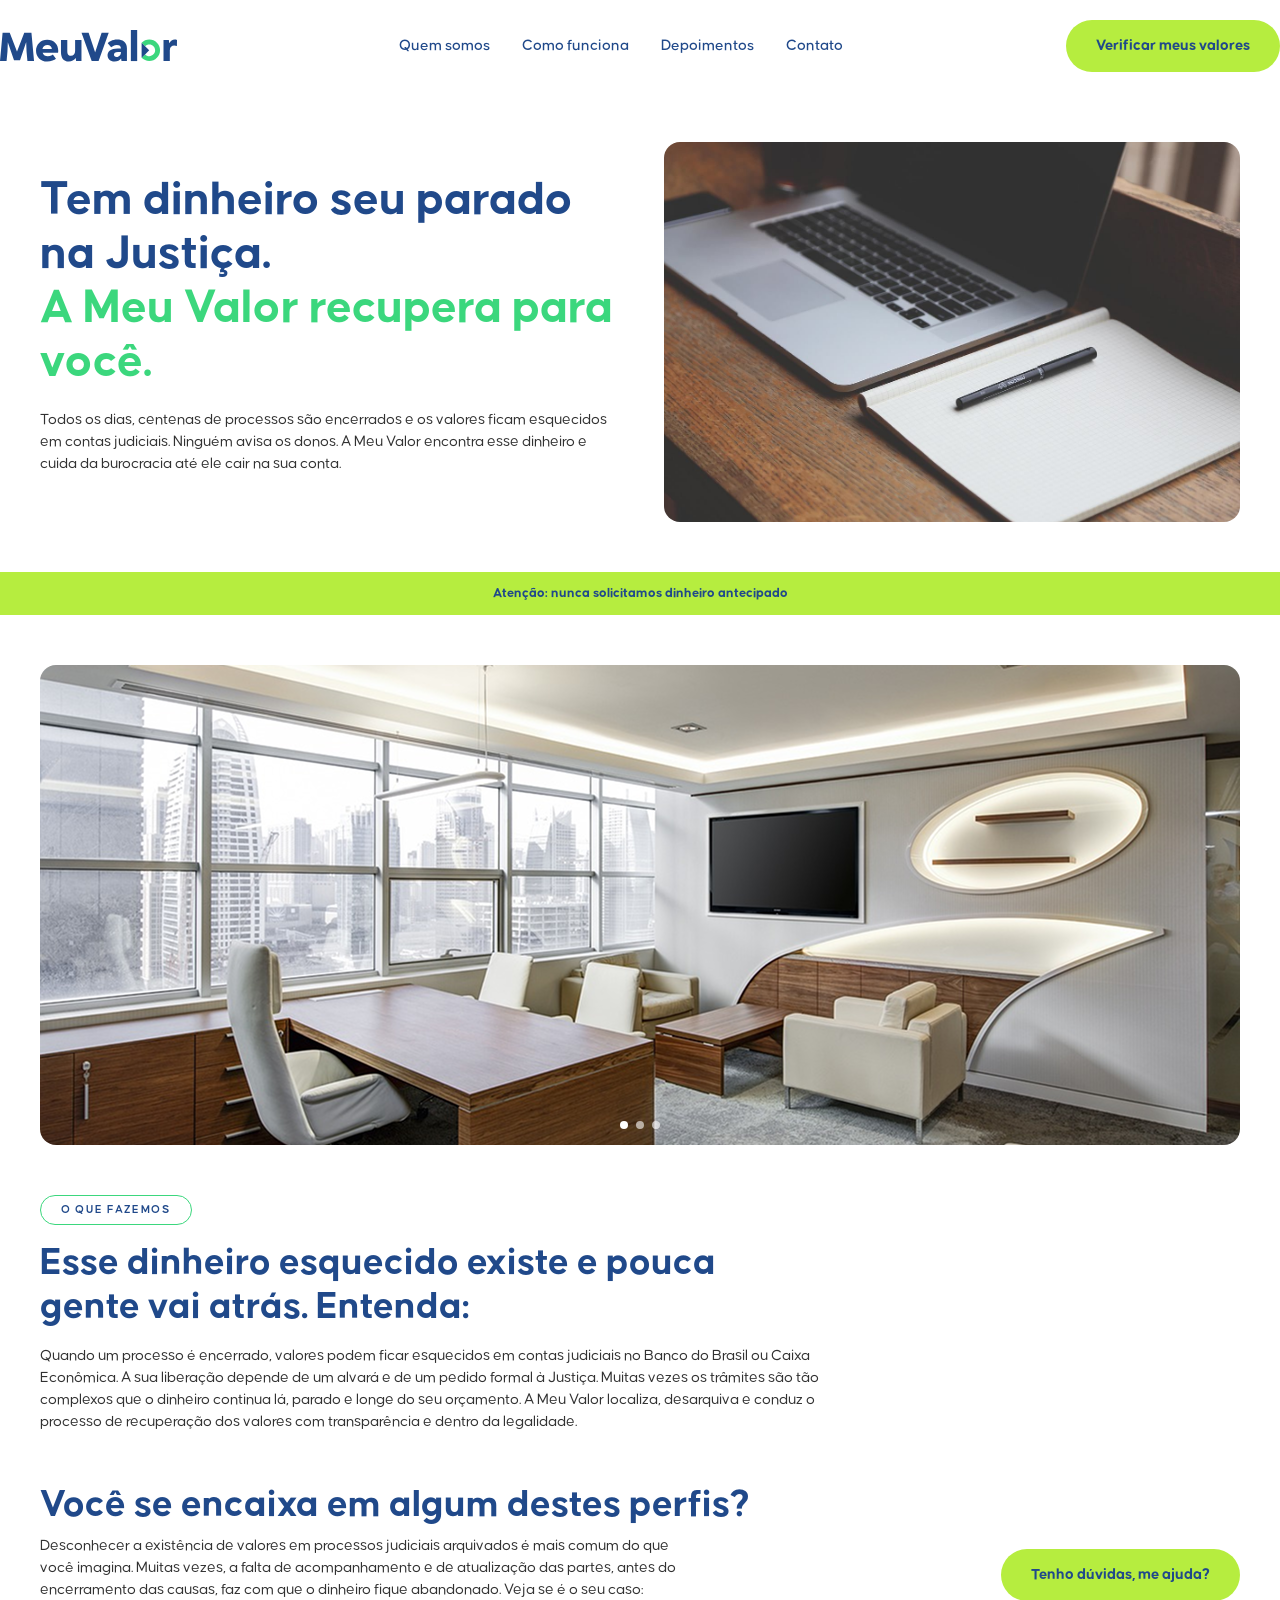
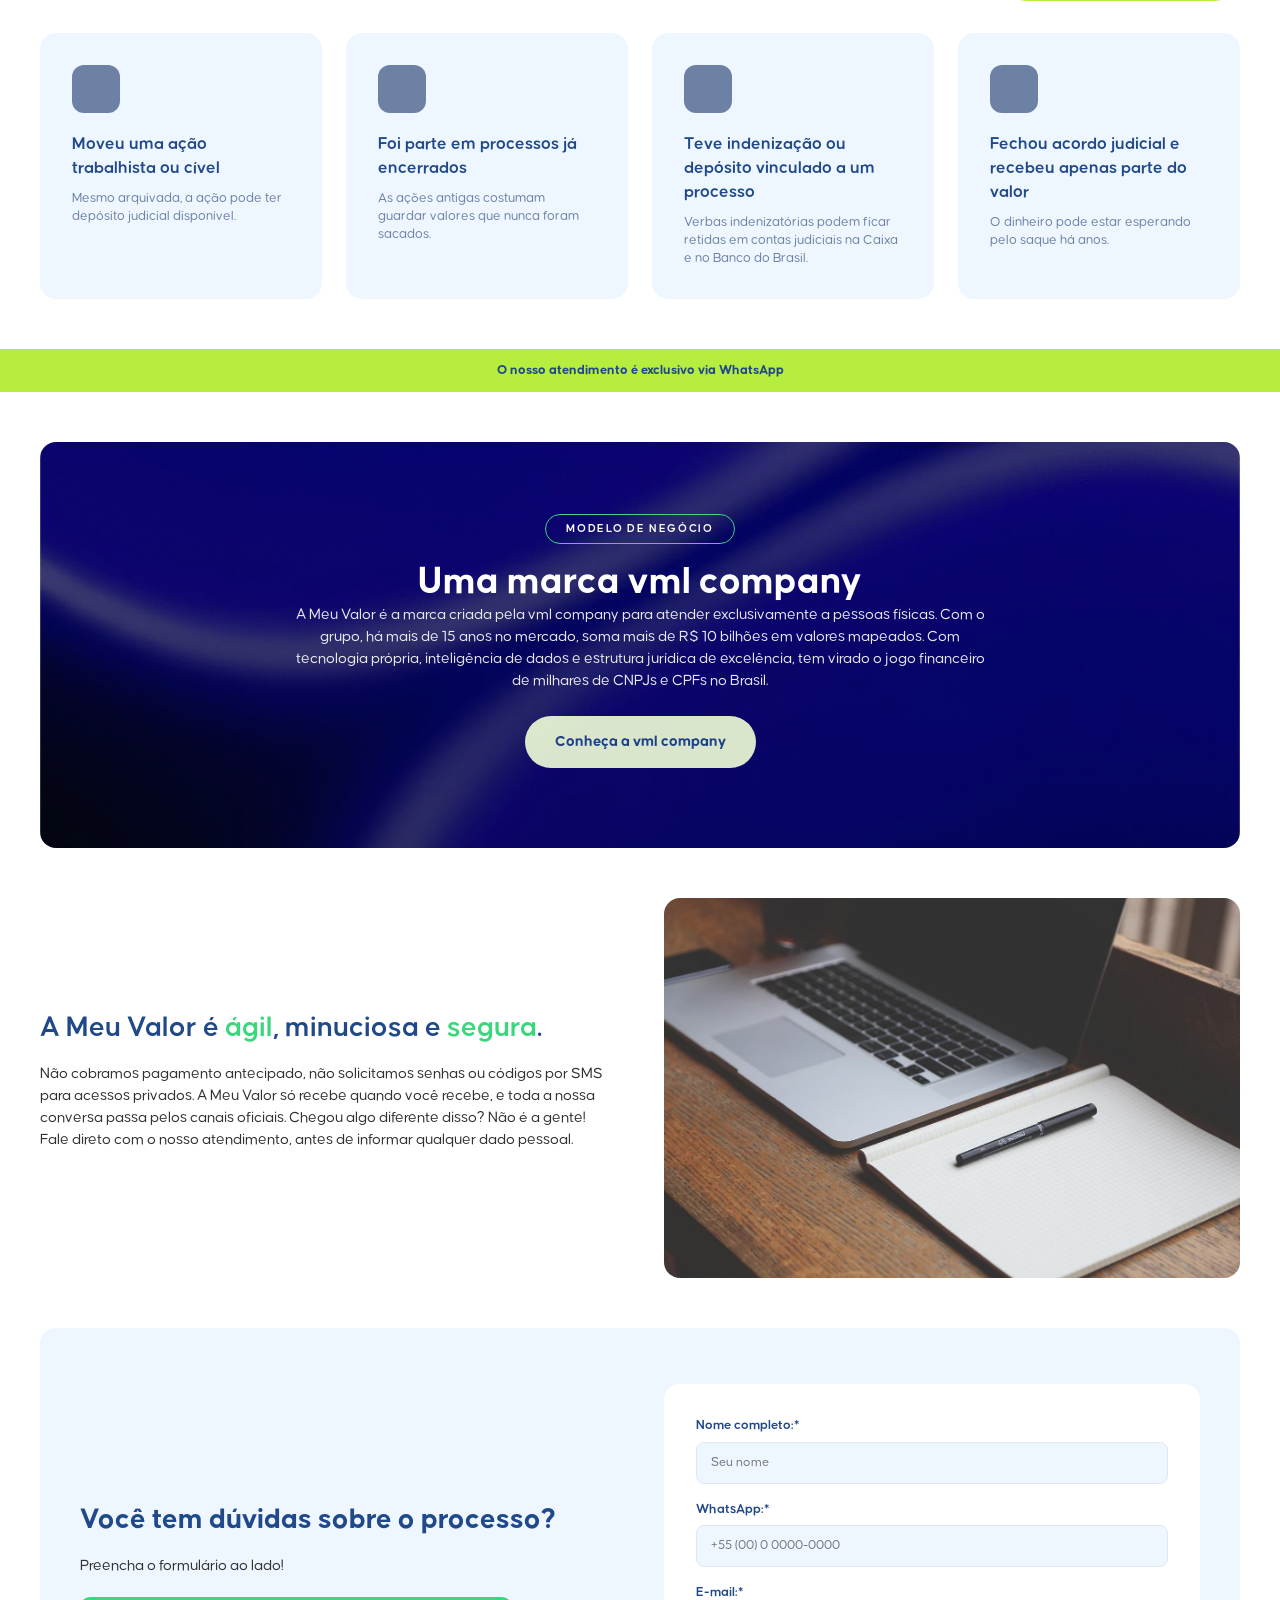
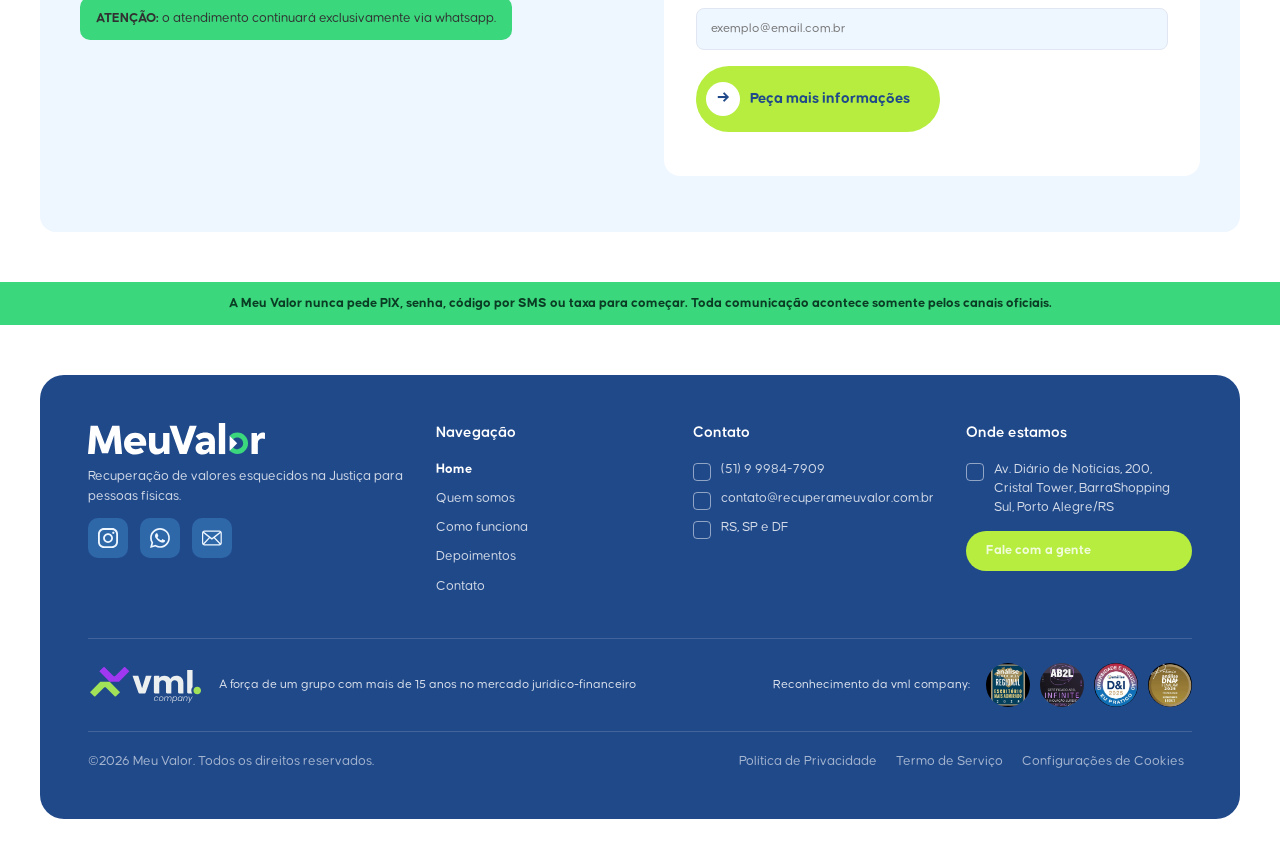
==== index.html @ 199feb1d "Footer em card arredondado com respiro de 40px, alinhamento global das bordas e banners rotativos (3" ====
<!DOCTYPE html>
<html lang="pt-BR">
<head>
  <meta charset="UTF-8" />
  <meta name="viewport" content="width=device-width, initial-scale=1.0" />

  <!-- ===================== SEO ===================== -->
  <title>Meu Valor | Recupere o dinheiro esquecido na Justiça.</title>
  <meta name="description" content="Você pode ter valores em processos antigos. A Meu Valor localiza e recupera esse dinheiro, 100% legal e com pagamento no êxito." />
  <meta name="keywords" content="meu valor, dinheiro esquecido, valores a receber, recuperar dinheiro esquecido, depósito judicial, depósito judicial no banco do brasil, processos arquivados, verbas indenizatórias, vml company" />
  <meta name="robots" content="index, follow" />
  <link rel="canonical" href="https://www.recuperameuvalor.com.br/" />

  <!-- Open Graph / redes sociais -->
  <meta property="og:type" content="website" />
  <meta property="og:site_name" content="Meu Valor" />
  <meta property="og:locale" content="pt_BR" />
  <meta property="og:title" content="Meu Valor | Recupere o dinheiro esquecido na Justiça." />
  <meta property="og:description" content="Você pode ter valores em processos antigos. A Meu Valor localiza e recupera esse dinheiro, 100% legal e com pagamento no êxito." />
  <meta property="og:url" content="https://www.recuperameuvalor.com.br/" />
  <meta property="og:image" content="https://www.recuperameuvalor.com.br/assets/img/banner-01-laptop.jpg" />
  <meta name="twitter:card" content="summary_large_image" />
  <meta name="twitter:title" content="Meu Valor | Recupere o dinheiro esquecido na Justiça." />
  <meta name="twitter:description" content="Você pode ter valores em processos antigos. A Meu Valor localiza e recupera esse dinheiro, 100% legal e com pagamento no êxito." />
  <meta name="twitter:image" content="https://www.recuperameuvalor.com.br/assets/img/banner-01-laptop.jpg" />

  <link rel="icon" href="assets/img/favicon.svg" type="image/svg+xml" />
  <link rel="stylesheet" href="css/style.css" />

  <!-- Dados estruturados: Organização -->
  <script type="application/ld+json">
  {
    "@context": "https://schema.org",
    "@type": "Organization",
    "name": "Meu Valor",
    "url": "https://www.recuperameuvalor.com.br/",
    "logo": "https://www.recuperameuvalor.com.br/assets/img/logo-meuvalor.svg",
    "description": "Recuperação de valores esquecidos na Justiça para pessoas físicas.",
    "parentOrganization": { "@type": "Organization", "name": "vml company", "url": "https://www.vmlcomp.com.br" },
    "address": { "@type": "PostalAddress", "streetAddress": "Av. Diário de Notícias, 200, Cristal Tower, BarraShopping Sul", "addressLocality": "Porto Alegre", "addressRegion": "RS", "addressCountry": "BR" },
    "email": "contato@recuperameuvalor.com.br",
    "telephone": "+55-51-99984-7909"
  }
  </script>
</head>
<body>

  <div data-include="components/header.html"></div>

  <main>
    <!-- ===================== HERO (texto + imagem à direita) ===================== -->
    <section class="container hero">
      <div>
        <h1>
          Tem dinheiro seu parado na Justiça.<br />
          <span class="hl">A Meu Valor recupera para você.</span>
        </h1>
        <p style="margin-top: 16px;">
          Todos os dias, centenas de processos são encerrados e os valores ficam esquecidos em contas
          judiciais. Ninguém avisa os donos. A Meu Valor encontra esse dinheiro e cuida da burocracia até
          ele cair na sua conta.
        </p>
      </div>
      <img src="assets/img/banner-01-laptop.jpg" alt="Mesa de trabalho com notebook e caderno" />
    </section>

    <!-- ===================== FAIXA VERDE ===================== -->
    <div class="alert-bar">Atenção: nunca solicitamos dinheiro antecipado</div>

    <!-- ===================== BANNERS ROTATIVOS ===================== -->
    <div class="container">
      <section class="banner-carousel" data-autoplay="6000" aria-label="Destaques">
        <div class="banner-track">
          <div class="banner-slide"><img src="assets/img/banner-slide-1.png" alt="Escritório da Meu Valor" /></div>
          <div class="banner-slide"><img src="assets/img/banner-slide-2.png" alt="Sala de reunião da Meu Valor" /></div>
          <div class="banner-slide"><img src="assets/img/banner-slide-3.png" alt="Equipe da Meu Valor em reunião de trabalho" /></div>
        </div>
        <div class="banner-dots"></div>
      </section>
    </div>

    <!-- ===================== O QUE FAZEMOS ===================== -->
    <section class="container">
      <div class="eyebrow">O QUE FAZEMOS</div>
      <h2 style="max-width: 720px;">Esse dinheiro esquecido existe e pouca gente vai atrás. Entenda:</h2>
      <p style="max-width: 820px; margin-top: 16px;">
        Quando um processo é encerrado, valores podem ficar esquecidos em contas judiciais no Banco do
        Brasil ou Caixa Econômica. A sua liberação depende de um alvará e de um pedido formal à Justiça.
        Muitas vezes os trâmites são tão complexos que o dinheiro continua lá, parado e longe do seu
        orçamento. A Meu Valor localiza, desarquiva e conduz o processo de recuperação dos valores com
        transparência e dentro da legalidade.
      </p>
    </section>

    <!-- ===================== PERFIS (4 CARDS) ===================== -->
    <section class="container">
      <div style="display: flex; justify-content: space-between; align-items: flex-end; flex-wrap: wrap; gap: 16px;">
        <div>
          <h2>Você se encaixa em algum destes perfis?</h2>
          <p style="max-width: 640px; margin-top: 8px;">
            Desconhecer a existência de valores em processos judiciais arquivados é mais comum do que você
            imagina. Muitas vezes, a falta de acompanhamento e de atualização das partes, antes do
            encerramento das causas, faz com que o dinheiro fique abandonado. Veja se é o seu caso:
          </p>
        </div>
        <a href="contato.html" class="btn btn--lime">Tenho dúvidas, me ajuda?</a>
      </div>

      <div class="card-grid cols-4">
        <div class="card">
          <div class="card-icon"></div>
          <h3>Moveu uma ação trabalhista ou cível</h3>
          <p>Mesmo arquivada, a ação pode ter depósito judicial disponível.</p>
        </div>
        <div class="card">
          <div class="card-icon"></div>
          <h3>Foi parte em processos já encerrados</h3>
          <p>As ações antigas costumam guardar valores que nunca foram sacados.</p>
        </div>
        <div class="card">
          <div class="card-icon"></div>
          <h3>Teve indenização ou depósito vinculado a um processo</h3>
          <p>Verbas indenizatórias podem ficar retidas em contas judiciais na Caixa e no Banco do Brasil.</p>
        </div>
        <div class="card">
          <div class="card-icon"></div>
          <h3>Fechou acordo judicial e recebeu apenas parte do valor</h3>
          <p>O dinheiro pode estar esperando pelo saque há anos.</p>
        </div>
      </div>
    </section>

    <div class="alert-bar">O nosso atendimento é exclusivo via WhatsApp</div>

    <!-- ===================== AUTORIDADE / VML ===================== -->
    <section class="container">
      <div class="section-deep">
        <div class="eyebrow">MODELO DE NEGÓCIO</div>
        <h2>Uma marca vml company</h2>
        <p>
          A Meu Valor é a marca criada pela vml company para atender exclusivamente a pessoas físicas. Com
          o grupo, há mais de 15 anos no mercado, soma mais de R$ 10 bilhões em valores mapeados. Com
          tecnologia própria, inteligência de dados e estrutura jurídica de excelência, tem virado o jogo
          financeiro de milhares de CNPJs e CPFs no Brasil.
        </p>
        <p style="margin-top: 24px;">
          <a href="https://www.vmlcomp.com.br" target="_blank" rel="noopener" class="btn btn--pale">Conheça a vml company</a>
        </p>
      </div>
    </section>

    <!-- ===================== SEGURANÇA / ANTIFRAUDE ===================== -->
    <section class="container hero">
      <div>
        <h3 style="margin-bottom: 16px;">
          A Meu Valor é <span class="hl">ágil</span>, minuciosa e <span class="hl">segura</span>.
        </h3>
        <p>
          Não cobramos pagamento antecipado, não solicitamos senhas ou códigos por SMS para acessos
          privados. A Meu Valor só recebe quando você recebe, e toda a nossa conversa passa pelos canais
          oficiais. Chegou algo diferente disso? Não é a gente! Fale direto com o nosso atendimento, antes
          de informar qualquer dado pessoal.
        </p>
      </div>
      <img src="assets/img/banner-01-laptop.jpg" alt="Mesa de trabalho com notebook e caderno" />
    </section>

    <!-- ===================== FORMULÁRIO ===================== -->
    <section class="container">
      <div class="contact-form-section">
        <div class="contact-form-inner">
          <div class="contact-form-copy">
            <h2>Você tem dúvidas sobre o processo?</h2>
            <p>Preencha o formulário ao lado!</p>
            <p class="form-notice"><strong>ATENÇÃO:</strong> o atendimento continuará exclusivamente via whatsapp.</p>
          </div>
          <div data-include="components/form.html"></div>
        </div>
      </div>
    </section>
  </main>

  <div class="alert-bar mint">
    A Meu Valor nunca pede PIX, senha, código por SMS ou taxa para começar. Toda comunicação acontece
    somente pelos canais oficiais.
  </div>

  <div data-include="components/footer.html"></div>

  <script src="js/include.js"></script>
  <script src="js/nav.js"></script>
  <script src="js/banner.js"></script>
  <script src="js/form.js"></script>
</body>
</html>
---- css/style.css ----
/* ==========================================================================
   Meu Valor — CSS base
   ---------------------------------------------------------------------------
   ★ FONTE ÚNICA DE VERDADE: edite cores e tipografia no bloco :root abaixo.
     Mudou o tom de azul aqui? Muda no site inteiro (todas as páginas).
   Paleta oficial (SVGs "Cores principais" e "Cores de apoio").
   Tipografia: Causten, escala oficial do Figma (tamanho / entrelinha).
   Layout de referência: 1280px, fluido para telas maiores e menores.
   ========================================================================== */

/* ---- Fonte Causten -------------------------------------------------------- */
@font-face { font-family:"Causten"; src:url("../assets/fonts/Causten-Regular.otf") format("opentype");   font-weight:400; font-style:normal; font-display:swap; }
@font-face { font-family:"Causten"; src:url("../assets/fonts/Causten-Medium.otf") format("opentype");    font-weight:500; font-style:normal; font-display:swap; }
@font-face { font-family:"Causten"; src:url("../assets/fonts/Causten-SemiBold.otf") format("opentype");  font-weight:600; font-style:normal; font-display:swap; }
@font-face { font-family:"Causten"; src:url("../assets/fonts/Causten-Bold.otf") format("opentype");      font-weight:700; font-style:normal; font-display:swap; }
@font-face { font-family:"Causten"; src:url("../assets/fonts/Causten-ExtraBold.otf") format("opentype"); font-weight:800; font-style:normal; font-display:swap; }
@font-face { font-family:"Causten"; src:url("../assets/fonts/Causten-Black.otf") format("opentype");     font-weight:900; font-style:normal; font-display:swap; }

:root {
  /* ---- CORES — paleta crua (mude o hex e reflete no site todo) ---- */
  --c-navy:        #20498A;  /* principal (logo, títulos, footer) */
  --c-navy-deep:   #16386F;  /* seções escuras */
  --c-blue:        #2E68A9;  /* azul médio de apoio */
  --c-blue-muted:  #6C81A4;  /* azul acinzentado de apoio */
  --c-lime:        #B6ED3F;  /* verde-limão — CTA */
  --c-green:       #3BD77D;  /* verde — faixa de segurança / marca */
  --c-green-light: #89EA83;
  --c-green-pale:  #F0FFD8;
  --c-blue-bg:     #EEF6FF;  /* fundo azul-claro (cards / form) */
  --c-off-white:   #F7F9FC;
  --c-gray-100:    #EBEBEB;
  --c-gray-400:    #9C9C9C;
  --c-ink:         #222222;
  --c-white:       #FFFFFF;

  /* ---- CORES semânticas (usadas nos componentes) ---- */
  --color-navy:        var(--c-navy);
  --color-navy-deep:   var(--c-navy-deep);
  --color-footer-navy: var(--c-navy);
  --color-lime:        var(--c-lime);
  --color-mint:        var(--c-green);
  --color-bg-light:    var(--c-blue-bg);
  --color-text:        #313131;
  --color-muted:       var(--c-blue-muted);
  --color-bg:          var(--c-white);
  --color-border:      #e1e7f2;

  /* ---- TIPOGRAFIA — Causten + escala oficial (size / line-height) ---- */
  --font-heading: "Causten", "Poppins", "Segoe UI", system-ui, sans-serif;
  --font-body:    "Causten", "Poppins", "Segoe UI", system-ui, sans-serif;

  --fw-regular:400; --fw-medium:500; --fw-semibold:600; --fw-bold:700; --fw-extra:800; --fw-black:900;

  /* tamanhos (px do Figma → rem) e entrelinhas */
  --fs-hero: 3.75rem;  --lh-hero: 1.083;  /* 60 / 65 */
  --fs-h1:   3.125rem; --lh-h1:   1.08;   /* 50 / 54 */
  --fs-h2:   2.5rem;   --lh-h2:   1.10;   /* 40 / 44 */
  --fs-h3:   1.875rem; --lh-h3:   1.267;  /* 30 / 38 */
  --fs-h4:   1.375rem; --lh-h4:   1.364;  /* 22 / 30 */
  --fs-body: 1.125rem; --lh-body: 1.333;  /* 18 / 24 */
  --fs-base: 1rem;     --lh-base: 1.375;  /* 16 / 22 */
  --fs-sm:   0.875rem; --lh-sm:   1.286;  /* 14 / 18 */
  --fs-overline: 0.75rem; --lh-overline: 1.333; /* 12 / 16 */
  --fs-btn:  1rem;     --lh-btn:  1.25;   /* 16 / 20 */

  --container-width: 1280px;
  --radius: 16px;

  /* Espaçamento vertical entre seções (autolayout do Figma = 50) */
  --section-gap: 50px;
}

* {
  box-sizing: border-box;
  margin: 0;
  padding: 0;
}

body {
  font-family: var(--font-body);
  font-size: var(--fs-base);
  line-height: var(--lh-base);
  color: var(--color-text);
  background: var(--color-bg);
  -webkit-font-smoothing: antialiased;
}

/* ---- Escala tipográfica: defaults dos elementos + classes utilitárias ----
   Títulos usam clamp() para escalar suave no mobile (máx. = tamanho do Figma). */
h1, h2, h3, h4 { font-family: var(--font-heading); color: var(--color-navy); font-weight: var(--fw-bold); }

.t-hero { font-size: clamp(2.5rem, 5.2vw, var(--fs-hero)); line-height: var(--lh-hero); font-weight: var(--fw-extra); }
h1, .t-h1 { font-size: clamp(2.25rem, 4.4vw, var(--fs-h1)); line-height: var(--lh-h1); font-weight: var(--fw-bold); }
h2, .t-h2 { font-size: clamp(1.85rem, 3.6vw, var(--fs-h2)); line-height: var(--lh-h2); font-weight: var(--fw-bold); }
h3, .t-h3 { font-size: clamp(1.5rem, 2.6vw, var(--fs-h3)); line-height: var(--lh-h3); font-weight: var(--fw-semibold); }
h4, .t-h4 { font-size: var(--fs-h4); line-height: var(--lh-h4); font-weight: var(--fw-semibold); }
.t-body { font-size: var(--fs-body); line-height: var(--lh-body); }
.t-base { font-size: var(--fs-base); line-height: var(--lh-base); }
.t-sm   { font-size: var(--fs-sm);   line-height: var(--lh-sm); }
.t-overline { font-size: var(--fs-overline); line-height: var(--lh-overline); letter-spacing: 0.14em; text-transform: uppercase; font-weight: var(--fw-semibold); }

/* Destaque de palavra dentro de um título (ex.: verde no meio da frase) */
.hl { color: var(--color-mint); }

.container {
  width: 100%;
  max-width: var(--container-width);
  margin: 0 auto;
  padding: 0 40px; /* respiro de 40px até as bordas */
}
@media (max-width: 768px) {
  .container { padding: 0 20px; }
}

img {
  max-width: 100%;
  display: block;
}

a {
  color: inherit;
}

/* Ritmo vertical: 50px de espaçamento entre todas as seções */
main {
  display: flex;
  flex-direction: column;
  gap: var(--section-gap);
  padding-block: var(--section-gap);
}
section { padding: 0; }

.eyebrow {
  display: inline-block;
  border: 1px solid var(--color-mint);
  color: var(--color-navy);
  border-radius: 999px;
  padding: 6px 20px;
  font-size: var(--fs-overline);
  line-height: var(--lh-overline);
  font-weight: var(--fw-semibold);
  letter-spacing: 0.14em;
  text-transform: uppercase;
  margin-bottom: 16px;
}

/* ==========================================================================
   Botões — 3 tipos + botão-flecha. Modelo pronto: troque só o texto no HTML.
   O padding se adapta ao tamanho do texto (inline-flex). Hover e click prontos.
   Uso: <a class="btn btn--lime">Texto</a> | btn--navy | btn--pale | + btn--arrow
   (.btn-lime e .btn-primary seguem funcionando como apelidos do tipo limão)
   ========================================================================== */
.btn, .btn-lime, .btn-primary {
  display: inline-flex;
  align-items: center;
  justify-content: center;
  gap: 10px;
  padding: 14px 28px;
  border: 2px solid transparent;
  border-radius: 999px;
  font-family: var(--font-heading);
  font-weight: var(--fw-bold);
  font-size: var(--fs-btn);
  line-height: var(--lh-btn);
  text-decoration: none;
  text-align: center;
  cursor: pointer;
  transition: background 0.15s ease, color 0.15s ease, border-color 0.15s ease,
              transform 0.1s ease, box-shadow 0.15s ease;
}
.btn:active, .btn-lime:active, .btn-primary:active { transform: translateY(1px); }

/* Tipo 1 — Limão (CTA principal) */
.btn--lime, .btn-lime, .btn-primary { background: var(--c-lime); color: var(--c-navy); }
.btn--lime:hover, .btn-lime:hover, .btn-primary:hover { background: #a6db2f; }
.btn--lime:active, .btn-lime:active, .btn-primary:active { background: #98cf20; box-shadow: inset 0 3px 8px rgba(0, 0, 0, 0.15); }

/* Tipo 2 — Navy */
.btn--navy { background: var(--c-navy); color: #fff; }
.btn--navy:hover { background: #1a3d75; }
.btn--navy:active { background: #16386f; box-shadow: inset 0 3px 8px rgba(0, 0, 0, 0.25); }

/* Tipo 3 — Verde-claro */
.btn--pale { background: var(--c-green-pale); color: var(--c-navy); }
.btn--pale:hover { background: #e6f8c8; }
.btn--pale:active { background: #d9f2ac; }

/* Botão-flecha — círculo branco com seta à esquerda */
.btn--arrow { padding-left: 8px; }
.btn--arrow::before {
  content: "→";
  flex: none;
  width: 34px;
  height: 34px;
  border-radius: 50%;
  background: #fff;
  color: var(--c-navy);
  display: inline-flex;
  align-items: center;
  justify-content: center;
  font-size: 1.1rem;
  line-height: 1;
}

/* ==========================================================================
   Tags
   ========================================================================== */
.tag {
  display: inline-block;
  padding: 8px 20px;
  border-radius: 999px;
  border: 2px solid var(--c-green);
  color: var(--c-green-700);
  background: transparent;
  font-weight: var(--fw-semibold);
  font-size: var(--fs-sm);
}
.tag--filled { background: var(--c-green); color: #fff; border-color: var(--c-green); }

/* ==========================================================================
   Setas de carrossel (default › hover › click)
   ========================================================================== */
.carousel-arrow {
  width: 44px;
  height: 44px;
  border-radius: 50%;
  border: 1px solid var(--color-border);
  background: #fff;
  color: var(--c-navy);
  font-size: 1.3rem;
  line-height: 1;
  display: inline-flex;
  align-items: center;
  justify-content: center;
  cursor: pointer;
  transition: background 0.15s ease, color 0.15s ease, border-color 0.15s ease;
}
.carousel-arrow:hover { background: var(--c-blue-muted); color: #fff; border-color: var(--c-blue-muted); }
.carousel-arrow:active { background: var(--c-navy); color: #fff; border-color: var(--c-navy); }

/* ==========================================================================
   Header
   ========================================================================== */

.site-header {
  position: sticky;
  top: 0;
  background: var(--color-bg);
  z-index: 100;
}

.header-inner {
  display: flex;
  align-items: center;
  justify-content: space-between;
  padding: 20px 0;
}

.logo {
  display: inline-flex;
  align-items: center;
  text-decoration: none;
}
.logo img { height: 32px; width: auto; display: block; }

.nav-list {
  display: flex;
  align-items: center;
  gap: 32px;
  list-style: none;
}

.nav-list a {
  text-decoration: none;
  color: var(--color-navy);
  font-weight: var(--fw-medium);
  font-size: var(--fs-base);
  transition: color 0.15s ease;
}
/* Menu (header) — comportamento simples: muda de cor, sem sublinhado/negrito */
.nav-list a:hover { color: var(--color-mint); }
.nav-list a.is-active { color: var(--color-mint); }

.nav-toggle {
  display: none;
  flex-direction: column;
  gap: 4px;
  background: none;
  border: none;
  cursor: pointer;
}

.nav-toggle span {
  width: 24px;
  height: 2px;
  background: var(--color-navy);
}

/* ==========================================================================
   Alert bars
   ========================================================================== */

.alert-bar {
  background: var(--color-lime);
  color: var(--color-navy);
  text-align: center;
  font-weight: 700;
  font-size: 14px;
  padding: 12px 24px;
}

.alert-bar.mint {
  background: var(--color-mint);
  color: #0a3d24;
}

/* ==========================================================================
   Banner / Carrossel
   ========================================================================== */

.banner-carousel {
  position: relative;
  overflow: hidden;
  border-radius: var(--radius);
}

.banner-track {
  display: flex;
  transition: transform 0.5s ease;
}

.banner-slide {
  min-width: 100%;
}

.banner-slide img {
  width: 100%;
  height: 480px;
  object-fit: cover;
}

.banner-prev,
.banner-next {
  position: absolute;
  top: 50%;
  transform: translateY(-50%);
  background: rgba(255, 255, 255, 0.85);
  border: none;
  width: 40px;
  height: 40px;
  border-radius: 50%;
  cursor: pointer;
  font-size: 18px;
}

.banner-prev { left: 16px; }
.banner-next { right: 16px; }

.banner-dots {
  position: absolute;
  bottom: 16px;
  left: 50%;
  transform: translateX(-50%);
  display: flex;
  gap: 8px;
}

.banner-dot {
  width: 8px;
  height: 8px;
  border-radius: 50%;
  border: none;
  background: rgba(255, 255, 255, 0.6);
  cursor: pointer;
}

.banner-dot.is-active {
  background: var(--color-bg);
}

/* ==========================================================================
   Hero
   ========================================================================== */

.hero {
  display: grid;
  grid-template-columns: 1fr 1fr;
  gap: 48px;
  align-items: center;
}

.hero h1 {
  margin-bottom: 20px;
}

.hero p {
  color: var(--color-text);
  margin-bottom: 16px;
}

.hero .highlight {
  font-style: italic;
  font-weight: 600;
  color: var(--color-navy);
}

.quote-badge {
  display: inline-block;
  background: var(--color-bg-light);
  border-left: 3px solid var(--color-mint);
  border-radius: 12px;
  padding: 12px 16px;
  margin-bottom: 16px;
  font-weight: var(--fw-medium);
  color: var(--color-navy);
}

.hero img {
  border-radius: var(--radius);
  width: 100%;
  height: 380px;
  object-fit: cover;
}

.hero-overlay {
  position: relative;
  border-radius: var(--radius);
  overflow: hidden;
}

.hero-overlay img {
  width: 100%;
  height: 460px;
  object-fit: cover;
}

.hero-overlay .overlay-text {
  position: absolute;
  inset: 0;
  display: flex;
  flex-direction: column;
  justify-content: center;
  padding: 48px;
  background: linear-gradient(90deg, rgba(32, 73, 138, 0.6), rgba(32, 73, 138, 0));
  color: #fff;
}

.hero-overlay .overlay-text h1 {
  color: #fff;
  max-width: 480px;
}

/* ==========================================================================
   Cards grid (perfis / benefícios / passos)
   ========================================================================== */

.card-grid {
  display: grid;
  grid-template-columns: repeat(3, 1fr);
  gap: 24px;
  margin-top: 32px;
}

.card-grid.cols-4 {
  grid-template-columns: repeat(4, 1fr);
}

.card {
  background: var(--color-bg-light);
  border-radius: var(--radius);
  padding: 32px;
  transition: background 0.18s ease, transform 0.18s ease, box-shadow 0.18s ease;
}
/* Hover/ativo (Tópicos): bloco navy com texto branco */
.card:hover {
  background: var(--c-navy);
  transform: translateY(-4px);
  box-shadow: 0 18px 40px rgba(22, 38, 79, 0.18);
}
.card:hover h3 { color: #fff; }
.card:hover p { color: rgba(255, 255, 255, 0.85); }
.card:hover .card-icon { background: rgba(255, 255, 255, 0.28); }

.card-icon {
  width: 48px;
  height: 48px;
  border-radius: 12px;
  background: var(--color-muted);
  margin-bottom: 20px;
  transition: background 0.18s ease;
}

.card h3 {
  font-size: var(--fs-body);
  line-height: var(--lh-body);
  margin-bottom: 8px;
}

.card p {
  font-size: var(--fs-sm);
  line-height: var(--lh-sm);
  color: var(--color-muted);
}

/* ==========================================================================
   Seções escuras (como fazemos / vml company / o que nos move)
   ========================================================================== */

.section-deep {
  background: linear-gradient(rgba(5, 8, 40, 0.35), rgba(5, 8, 40, 0.45)),
              var(--color-navy-deep) url("../assets/img/banner-03-abstrato.jpg") center / cover no-repeat;
  color: #fff;
  border-radius: var(--radius);
  padding: 72px 40px;
  text-align: center;
}

.section-deep h2 {
  color: #fff;
}

.section-deep p {
  max-width: 700px;
  margin: 0 auto 8px;
  opacity: 0.9;
}

.section-deep .eyebrow {
  border-color: var(--color-mint);
  color: #fff;
}

.section-soft {
  background: var(--color-bg-light);
  border-radius: var(--radius);
  padding: 56px 40px;
  text-align: center;
}

/* ==========================================================================
   Estatísticas (Quem somos)
   ========================================================================== */

.stats-bar {
  background: var(--color-footer-navy);
  border-radius: var(--radius);
  display: grid;
  grid-template-columns: repeat(4, 1fr);
  padding: 32px 24px;
  color: #fff;
  text-align: center;
}

.stats-bar .stat-value {
  display: flex;
  align-items: center;
  justify-content: center;
  gap: 8px;
}
.stats-bar .stat-number {
  font-size: var(--fs-h2);
  line-height: 1;
  font-weight: var(--fw-extra);
  color: #fff;
}
.stats-bar .stat-ico { width: auto; flex-shrink: 0; }
.stats-bar .stat-ico--plus { height: 22px; }
.stats-bar .stat-ico--arrow { height: 16px; align-self: flex-start; margin-top: 4px; }

.stats-bar .stat-label {
  font-size: var(--fs-sm);
  opacity: 0.9;
  margin-top: 6px;
}

/* ==========================================================================
   Vídeo (Quem somos)
   ========================================================================== */

.video-block {
  display: grid;
  grid-template-columns: 1fr 1fr;
  gap: 48px;
  align-items: center;
}

.video-thumb {
  position: relative;
  border-radius: var(--radius);
  overflow: hidden;
  cursor: pointer;
}

.video-thumb img {
  width: 100%;
  height: 300px;
  object-fit: cover;
}

.video-thumb .play-button {
  position: absolute;
  top: 50%;
  left: 50%;
  transform: translate(-50%, -50%);
  width: 56px;
  height: 56px;
  background: rgba(255, 255, 255, 0.9);
  border-radius: 50%;
  display: flex;
  align-items: center;
  justify-content: center;
  font-size: 20px;
  color: var(--color-navy);
}

/* Vídeo embedado (YouTube) — responsivo 16:9 */
.video-embed {
  position: relative;
  width: 100%;
  padding-bottom: 56.25%;
  height: 0;
  border-radius: var(--radius);
  overflow: hidden;
}
.video-embed iframe {
  position: absolute;
  inset: 0;
  width: 100%;
  height: 100%;
  border: 0;
}

/* ==========================================================================
   Depoimentos
   ========================================================================== */

.testimonial-carousel {
  background: var(--color-bg-light);
  border-radius: var(--radius);
  padding: 48px;
  position: relative;
  text-align: center;
  max-width: 800px;
  margin: 0 auto;
}

.testimonial-slide { display: none; }
.testimonial-slide.is-active { display: block; }

.testimonial-carousel [data-testimonial-prev],
.testimonial-carousel [data-testimonial-next] {
  position: absolute;
  top: 50%;
  transform: translateY(-50%);
}
.testimonial-carousel [data-testimonial-prev] { left: -8px; }
.testimonial-carousel [data-testimonial-next] { right: -8px; }

.testimonial-quote-mark {
  font-size: 40px;
  color: var(--color-mint);
  font-family: Georgia, serif;
}

.testimonial-text {
  font-weight: var(--fw-semibold);
  color: var(--color-navy);
  font-size: var(--fs-body);
  line-height: var(--lh-body);
  margin: 16px 0;
}

.testimonial-stars {
  color: #f4b400;
  letter-spacing: 4px;
  margin-bottom: 12px;
}

.testimonial-author {
  font-weight: 700;
  color: var(--color-navy);
  margin-top: 20px;
  padding-top: 20px;
  border-top: 1px solid var(--color-border);
}

.testimonial-context {
  font-size: 13px;
  color: var(--color-muted);
}

/* ==========================================================================
   Instagram / redes sociais grid
   ========================================================================== */

.instagram-grid {
  display: grid;
  grid-template-columns: repeat(4, 1fr);
  gap: 16px;
}

.instagram-post img {
  aspect-ratio: 3 / 4;
  object-fit: cover;
  width: 100%;
  border-radius: 12px;
}

/* ==========================================================================
   FAQ sanfona
   ========================================================================== */

.faq-list {
  max-width: 800px;
  margin: 32px auto 0;
}

.faq-item {
  background: var(--color-bg-light);
  border-radius: 12px;
  margin-bottom: 12px;
  overflow: hidden;
}

.faq-question {
  width: 100%;
  text-align: left;
  background: none;
  border: none;
  padding: 20px 24px;
  font-size: var(--fs-base);
  font-weight: var(--fw-semibold);
  color: var(--color-navy);
  cursor: pointer;
  display: flex;
  justify-content: space-between;
  align-items: center;
}

.faq-question .faq-number {
  color: var(--color-muted);
  font-weight: 400;
  margin-right: 12px;
}

.faq-question::after {
  content: "+";
  font-size: 22px;
  line-height: 1;
  color: #fff;
  background: var(--c-navy);
  border: 2px solid var(--c-navy);
  width: 40px;
  height: 40px;
  border-radius: 50%;
  display: flex;
  align-items: center;
  justify-content: center;
  flex-shrink: 0;
  transition: background 0.15s ease, color 0.15s ease;
}

.faq-question[aria-expanded="true"]::after {
  content: "×";
  background: #fff;
  color: var(--c-navy);
}

.faq-answer {
  max-height: 0;
  overflow: hidden;
  transition: max-height 0.3s ease;
  padding: 0 24px;
  font-size: 14px;
  color: var(--color-muted);
}

.faq-answer p {
  padding-bottom: 20px;
}

/* ==========================================================================
   Mapa (Contato)
   ========================================================================== */

.map-block img {
  border-radius: var(--radius);
  width: 100%;
  height: 340px;
  object-fit: cover;
}

/* ==========================================================================
   Formulário
   ========================================================================== */

.contact-form-section {
  background: var(--color-bg-light);
  border-radius: var(--radius);
}

.contact-form-inner {
  display: grid;
  grid-template-columns: 1fr 1fr;
  gap: 48px;
  align-items: center;
  padding: 56px 40px;
}

.contact-form-copy h2 {
  font-size: var(--fs-h3);
  line-height: var(--lh-h3);
  margin-bottom: 16px;
}

.contact-form-copy p {
  color: var(--color-text);
  margin-bottom: 20px;
}

.form-notice {
  display: inline-block;
  background: var(--color-mint);
  color: #0a3d24;
  border-radius: 10px;
  padding: 12px 16px;
  font-size: var(--fs-sm);
}

.contact-form {
  background: var(--color-bg);
  border-radius: var(--radius);
  padding: 32px;
}

.form-row {
  margin-bottom: 16px;
  display: flex;
  flex-direction: column;
  gap: 6px;
}

.form-row label {
  font-size: var(--fs-sm);
  font-weight: var(--fw-semibold);
  color: var(--color-navy);
}

.form-row input,
.form-row textarea {
  padding: 12px 14px;
  border: 1px solid var(--color-border);
  border-radius: 8px;
  font-family: inherit;
  background: var(--color-bg-light);
  transition: border-color 0.15s ease, box-shadow 0.15s ease, background 0.15s ease;
}
/* Escrevendo / em foco */
.form-row input:focus,
.form-row textarea:focus {
  outline: none;
  background: #fff;
  border-color: var(--c-navy);
  box-shadow: 0 0 0 3px rgba(32, 73, 138, 0.12);
}
/* Preenchido e válido */
.form-row input:not(:placeholder-shown):valid {
  background: #fff;
  border-color: var(--c-green);
}

.form-feedback {
  margin-top: 12px;
  font-size: 14px;
  color: var(--color-navy);
}

/* Página de contato: form em destaque, sem imagem ao lado */
.contact-page .contact-form-inner {
  grid-template-columns: 1fr 1.1fr;
}

/* ==========================================================================
   Página Obrigado
   ========================================================================== */

.thanks-hero {
  position: relative;
  border-radius: var(--radius);
  overflow: hidden;
}

.thanks-hero img {
  width: 100%;
  height: 420px;
  object-fit: cover;
}

.thanks-hero .overlay-text {
  position: absolute;
  inset: 0;
  display: flex;
  flex-direction: column;
  align-items: center;
  justify-content: center;
  text-align: center;
  background: rgba(32, 73, 138, 0.55);
  color: #fff;
  padding: 24px;
}

.thanks-hero h1 {
  color: #fff;
  margin-bottom: 12px;
}

/* ==========================================================================
   Footer
   ========================================================================== */

.site-footer {
  background: transparent;
  margin-top: var(--section-gap);
  padding-bottom: 40px;
}
/* Footer em card navy arredondado (respiro de 40px pelas bordas do container) */
.footer-card {
  background: var(--color-footer-navy);
  color: #fff;
  border-radius: 24px;
  padding: 48px;
}

.footer-inner {
  display: grid;
  grid-template-columns: 1.4fr 1fr 1fr 1fr;
  gap: 32px;
  padding-bottom: 32px;
}

.footer-col h3 {
  color: #fff;
  font-size: var(--fs-base);
  margin-bottom: 16px;
}

.footer-col p,
.footer-col a {
  display: block;
  font-size: var(--fs-sm);
  color: rgba(255, 255, 255, 0.8);
  text-decoration: none;
  margin-bottom: 10px;
}
/* Links do rodapé — comportamento "Navegação": sublinhado no hover, negrito no ativo */
.footer-col a:hover { color: #fff; text-decoration: underline; text-underline-offset: 4px; }
.footer-col a.is-active { color: #fff; font-weight: var(--fw-bold); }

.footer-col .logo {
  color: #fff;
  margin-bottom: 12px;
}

.footer-socials {
  display: flex;
  gap: 12px;
  margin-top: 12px;
}

.footer-socials .social-btn {
  width: 40px;
  height: 40px;
  border-radius: 10px;
  background: var(--c-blue);
  display: inline-flex;
  align-items: center;
  justify-content: center;
  transition: background 0.15s ease;
}
.footer-socials .social-btn:hover { background: var(--c-blue-muted); }
.footer-socials .social-btn img { width: 20px; height: 20px; }

.footer-contact-item {
  display: flex;
  align-items: flex-start;
  gap: 10px;
}

.footer-contact-item .icon-box {
  width: 18px;
  height: 18px;
  border: 1px solid rgba(255, 255, 255, 0.5);
  border-radius: 4px;
  flex-shrink: 0;
  margin-top: 3px;
}

.footer-bottom-cta {
  display: inline-block;
  background: var(--color-lime);
  color: var(--color-navy);
  border-radius: 999px;
  padding: 10px 20px;
  font-weight: 700;
  font-size: 13px;
  text-decoration: none;
  margin-top: 4px;
}

.footer-brand-row {
  border-top: 1px solid rgba(255, 255, 255, 0.15);
  display: flex;
  align-items: center;
  justify-content: space-between;
  flex-wrap: wrap;
  gap: 24px;
  padding: 24px 0;
}

.footer-brand-row .vml-info {
  display: flex;
  align-items: center;
  gap: 16px;
  font-size: 13px;
  color: rgba(255, 255, 255, 0.85);
}

.footer-brand-row .vml-logo {
  height: 40px;
  width: auto;
  display: block;
}

.footer-badges {
  display: flex;
  align-items: center;
  gap: 10px;
}

.footer-badges img {
  width: 44px;
  height: 44px;
  border-radius: 50%;
  object-fit: cover;
}

.footer-legal-row {
  border-top: 1px solid rgba(255, 255, 255, 0.15);
  padding-top: 20px;
  display: flex;
  justify-content: space-between;
  flex-wrap: wrap;
  gap: 8px;
  font-size: var(--fs-sm);
  color: rgba(255, 255, 255, 0.6);
}

.footer-legal-row a {
  color: rgba(255, 255, 255, 0.6);
  text-decoration: none;
  margin: 0 8px;
}
.footer-legal-row a:hover { color: #fff; text-decoration: underline; }

/* ==========================================================================
   Responsivo — mobile até 768px
   ========================================================================== */

@media (max-width: 768px) {
  .nav-list {
    display: none;
    position: absolute;
    top: 72px;
    left: 0;
    right: 0;
    flex-direction: column;
    background: var(--color-bg);
    padding: 16px 24px;
    border-bottom: 1px solid var(--color-border);
  }

  .nav-list.is-open { display: flex; }
  .nav-toggle { display: flex; }

  .hero,
  .video-block {
    grid-template-columns: 1fr;
  }

  .card-grid,
  .card-grid.cols-4 {
    grid-template-columns: 1fr;
  }

  .stats-bar {
    grid-template-columns: repeat(2, 1fr);
    row-gap: 24px;
  }

  .contact-form-inner,
  .contact-page .contact-form-inner {
    grid-template-columns: 1fr;
    padding: 32px 20px;
  }

  .instagram-grid {
    grid-template-columns: repeat(2, 1fr);
  }

  .footer-inner {
    grid-template-columns: 1fr 1fr;
  }

  .footer-brand-row {
    flex-direction: column;
    align-items: flex-start;
  }

  main { gap: 40px; padding-block: 40px; }
}
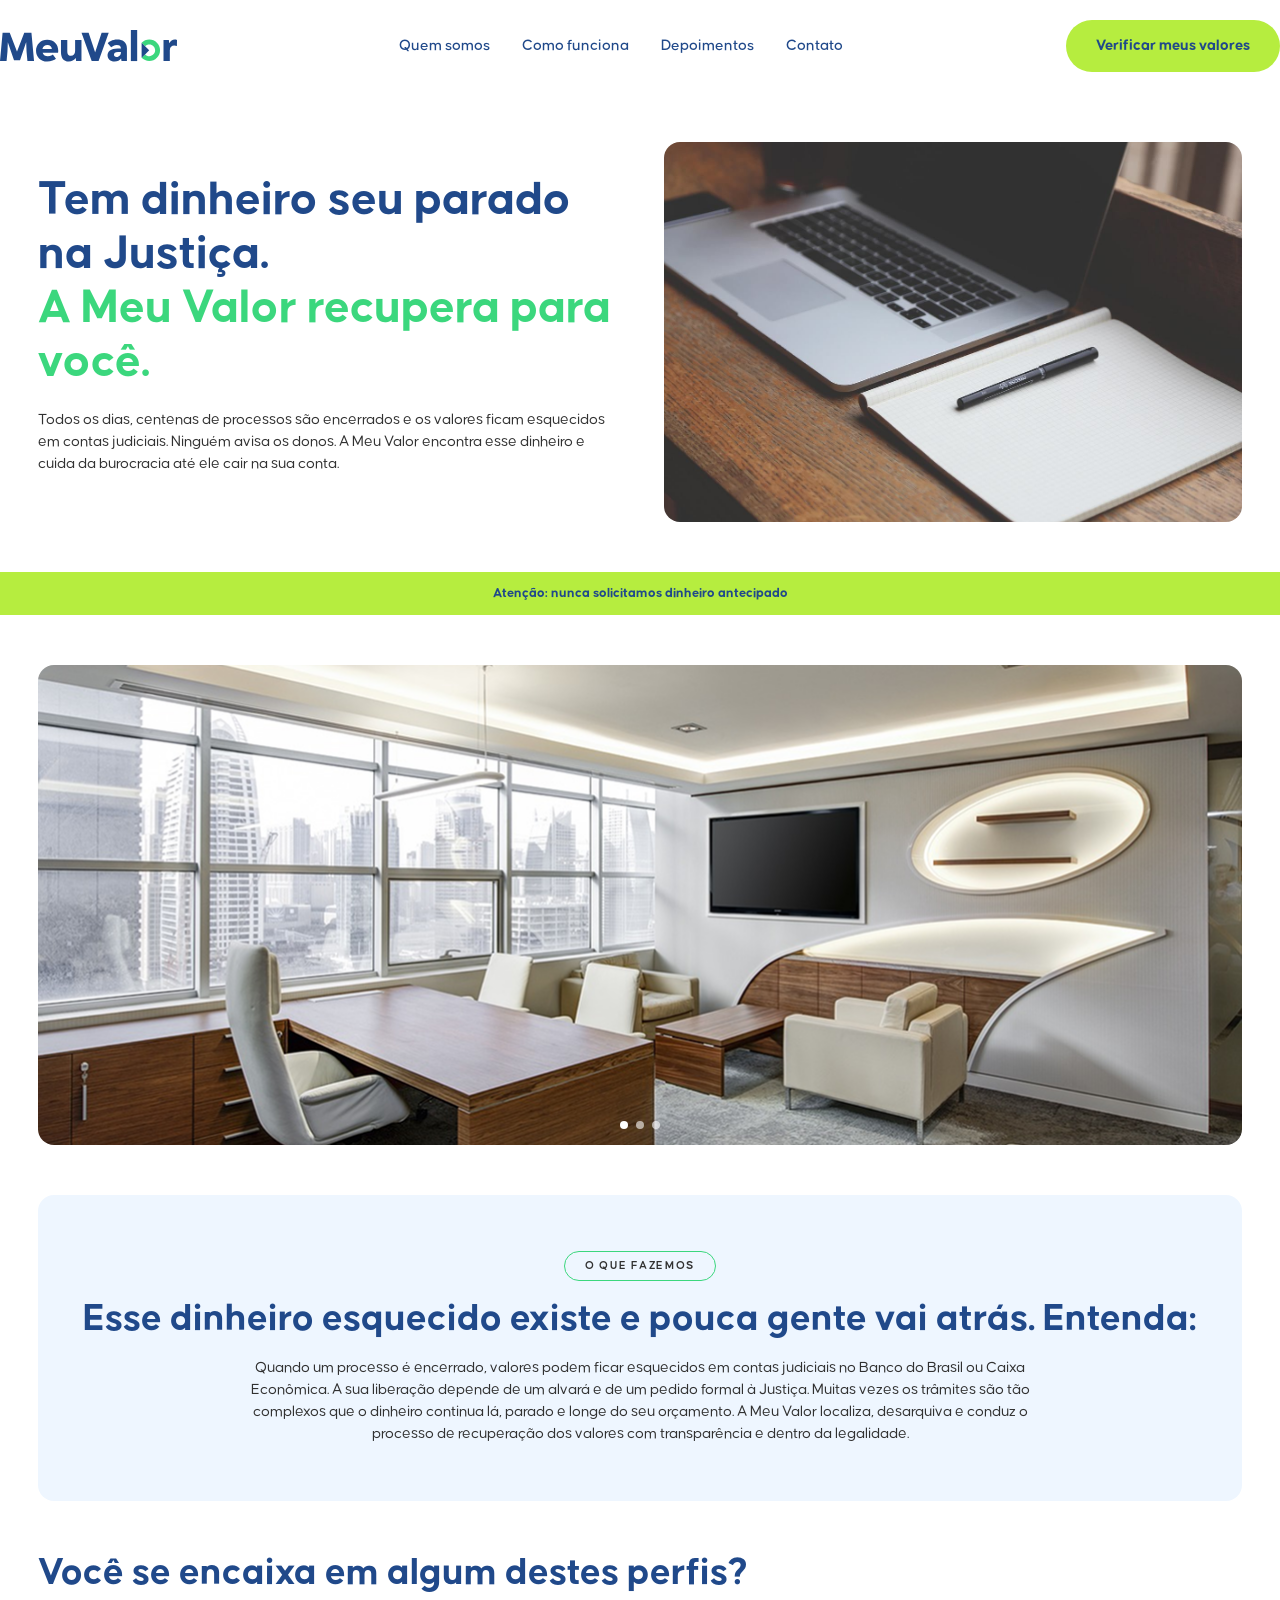
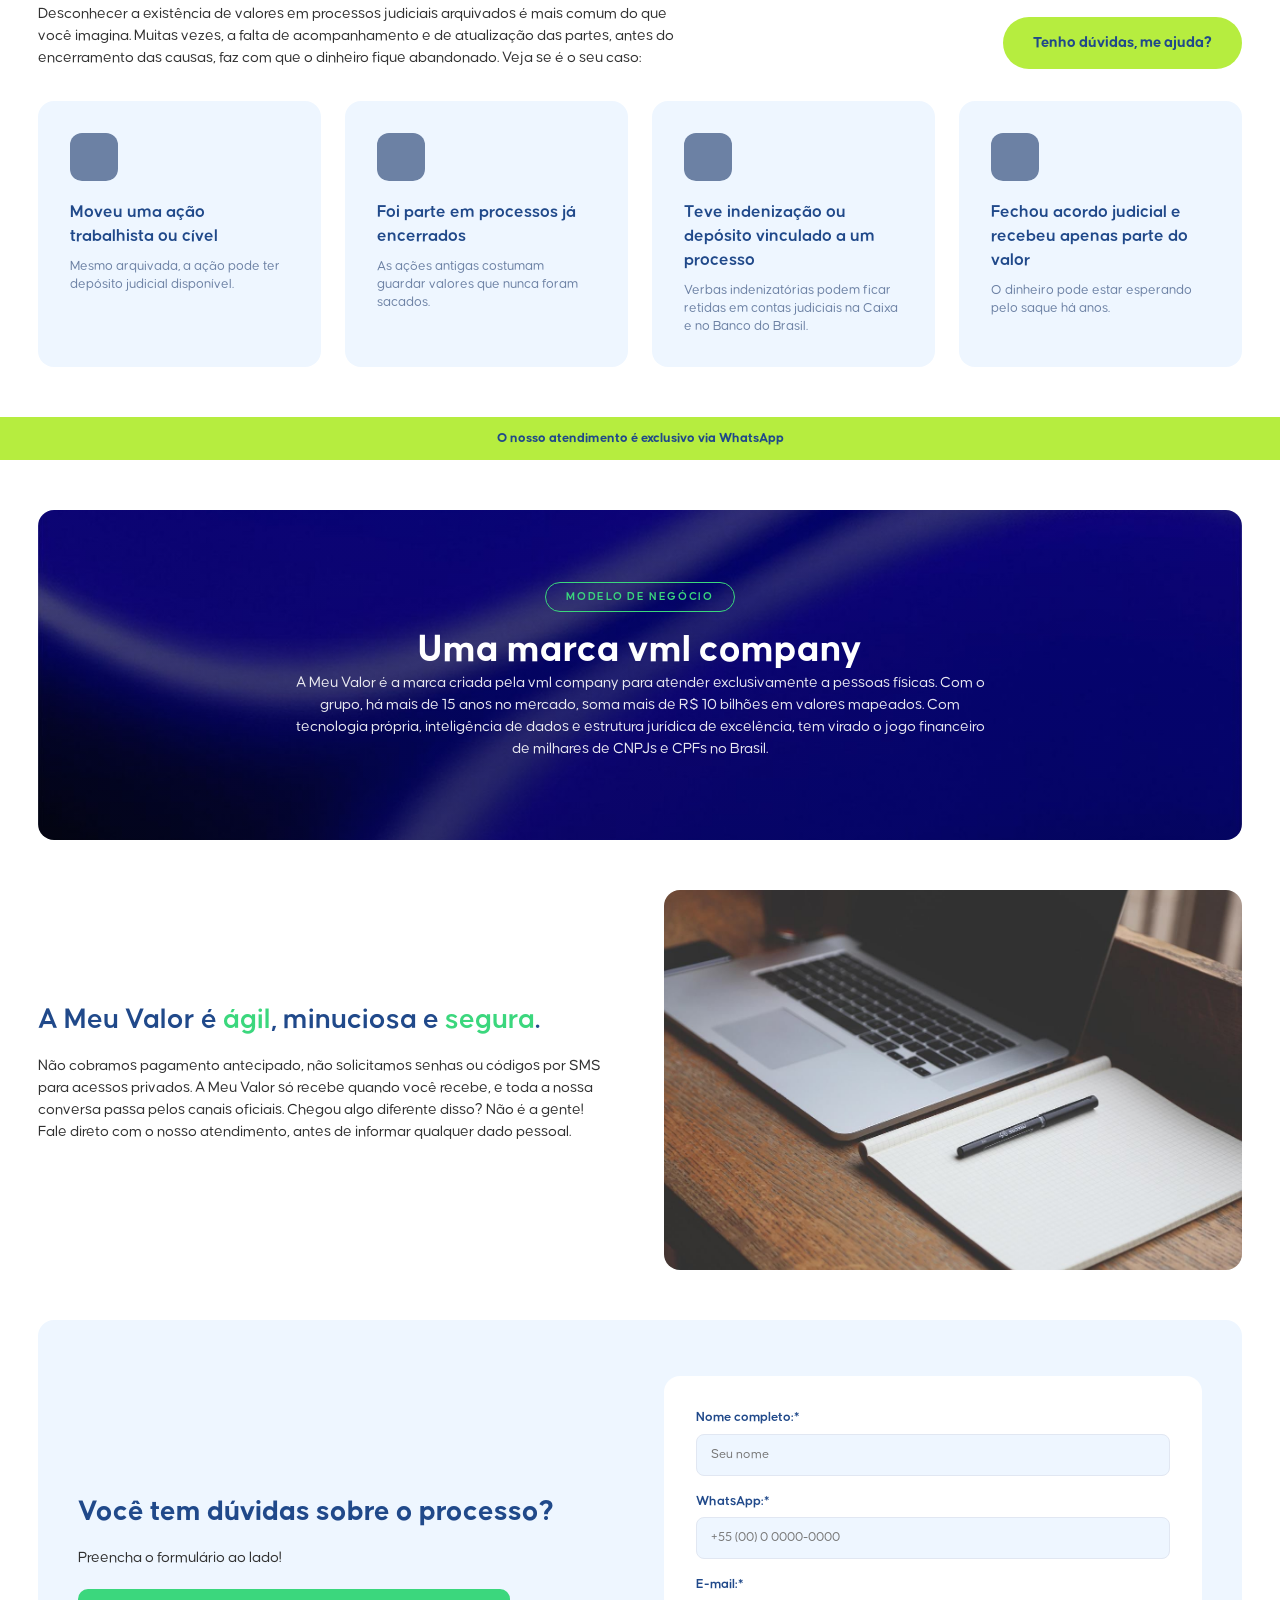
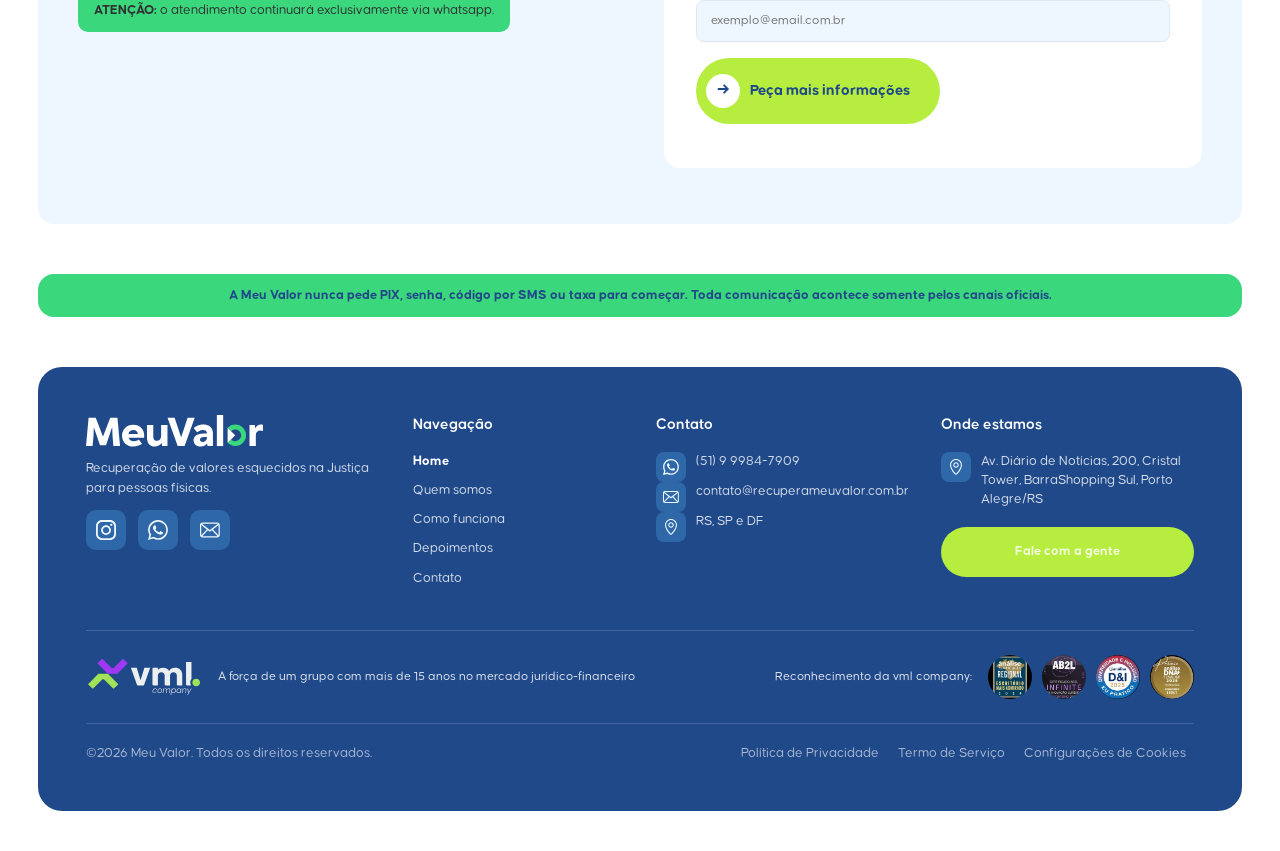
==== commit 135acdec: "Design: respiro proporcional até 1920px, botão único, tags, footer em card com ícones, seções padron" ====
--- a/index.html
+++ b/index.html
@@ -81,15 +81,17 @@
 
     <!-- ===================== O QUE FAZEMOS ===================== -->
     <section class="container">
-      <div class="eyebrow">O QUE FAZEMOS</div>
-      <h2 style="max-width: 720px;">Esse dinheiro esquecido existe e pouca gente vai atrás. Entenda:</h2>
-      <p style="max-width: 820px; margin-top: 16px;">
-        Quando um processo é encerrado, valores podem ficar esquecidos em contas judiciais no Banco do
-        Brasil ou Caixa Econômica. A sua liberação depende de um alvará e de um pedido formal à Justiça.
-        Muitas vezes os trâmites são tão complexos que o dinheiro continua lá, parado e longe do seu
-        orçamento. A Meu Valor localiza, desarquiva e conduz o processo de recuperação dos valores com
-        transparência e dentro da legalidade.
-      </p>
+      <div class="section-soft">
+        <div class="eyebrow">O QUE FAZEMOS</div>
+        <h2>Esse dinheiro esquecido existe e pouca gente vai atrás. Entenda:</h2>
+        <p style="max-width: 820px; margin: 16px auto 0;">
+          Quando um processo é encerrado, valores podem ficar esquecidos em contas judiciais no Banco do
+          Brasil ou Caixa Econômica. A sua liberação depende de um alvará e de um pedido formal à Justiça.
+          Muitas vezes os trâmites são tão complexos que o dinheiro continua lá, parado e longe do seu
+          orçamento. A Meu Valor localiza, desarquiva e conduz o processo de recuperação dos valores com
+          transparência e dentro da legalidade.
+        </p>
+      </div>
     </section>
 
     <!-- ===================== PERFIS (4 CARDS) ===================== -->
@@ -103,7 +105,7 @@
             encerramento das causas, faz com que o dinheiro fique abandonado. Veja se é o seu caso:
           </p>
         </div>
-        <a href="contato.html" class="btn btn--lime">Tenho dúvidas, me ajuda?</a>
+        <a href="contato.html" class="btn">Tenho dúvidas, me ajuda?</a>
       </div>
 
       <div class="card-grid cols-4">
@@ -134,7 +136,7 @@
 
     <!-- ===================== AUTORIDADE / VML ===================== -->
     <section class="container">
-      <div class="section-deep">
+      <div class="section-deep section-deep--image">
         <div class="eyebrow">MODELO DE NEGÓCIO</div>
         <h2>Uma marca vml company</h2>
         <p>
@@ -142,9 +144,6 @@
           o grupo, há mais de 15 anos no mercado, soma mais de R$ 10 bilhões em valores mapeados. Com
           tecnologia própria, inteligência de dados e estrutura jurídica de excelência, tem virado o jogo
           financeiro de milhares de CNPJs e CPFs no Brasil.
-        </p>
-        <p style="margin-top: 24px;">
-          <a href="https://www.vmlcomp.com.br" target="_blank" rel="noopener" class="btn btn--pale">Conheça a vml company</a>
         </p>
       </div>
     </section>
--- a/css/style.css
+++ b/css/style.css
@@ -102,14 +102,13 @@
 /* Destaque de palavra dentro de um título (ex.: verde no meio da frase) */
 .hl { color: var(--color-mint); }
 
+/* Respiro lateral proporcional: preenche até 1920px, respiro ~40px@1280 e ~57px@1920.
+   Acima de 1920px o layout centraliza (limite feito no design). */
 .container {
   width: 100%;
-  max-width: var(--container-width);
+  max-width: 1920px;
   margin: 0 auto;
-  padding: 0 40px; /* respiro de 40px até as bordas */
-}
-@media (max-width: 768px) {
-  .container { padding: 0 20px; }
+  padding-inline: clamp(20px, 3vw, 60px);
 }
 
 img {
@@ -130,25 +129,29 @@
 }
 section { padding: 0; }
 
+/* Eyebrow = componente TAG (contorno verde, com hover). Verde em fundo claro e escuro. */
 .eyebrow {
   display: inline-block;
-  border: 1px solid var(--color-mint);
-  color: var(--color-navy);
+  border: 1.5px solid var(--c-green);
+  color: var(--c-green-700);
+  background: transparent;
   border-radius: 999px;
   padding: 6px 20px;
   font-size: var(--fs-overline);
   line-height: var(--lh-overline);
   font-weight: var(--fw-semibold);
   letter-spacing: 0.14em;
+  transition: background 0.15s ease;
   text-transform: uppercase;
   margin-bottom: 16px;
 }
-
-/* ==========================================================================
-   Botões — 3 tipos + botão-flecha. Modelo pronto: troque só o texto no HTML.
-   O padding se adapta ao tamanho do texto (inline-flex). Hover e click prontos.
-   Uso: <a class="btn btn--lime">Texto</a> | btn--navy | btn--pale | + btn--arrow
-   (.btn-lime e .btn-primary seguem funcionando como apelidos do tipo limão)
+.eyebrow:hover { background: var(--c-green-pale); }
+
+/* ==========================================================================
+   BOTÃO — componente ÚNICO. Todos os botões do site usam .btn.
+   Editar .btn muda TODOS. No HTML muda só o texto. Padding se adapta ao texto.
+   Uso: <a class="btn">Texto</a>  |  botão-flecha: <a class="btn btn--arrow">Texto</a>
+   (.btn-lime / .btn-primary = apelidos de .btn. .btn--navy/--pale = variantes opcionais.)
    ========================================================================== */
 .btn, .btn-lime, .btn-primary {
   display: inline-flex;
@@ -165,25 +168,19 @@
   text-decoration: none;
   text-align: center;
   cursor: pointer;
+  background: var(--c-lime);
+  color: var(--c-navy);
   transition: background 0.15s ease, color 0.15s ease, border-color 0.15s ease,
               transform 0.1s ease, box-shadow 0.15s ease;
 }
-.btn:active, .btn-lime:active, .btn-primary:active { transform: translateY(1px); }
-
-/* Tipo 1 — Limão (CTA principal) */
-.btn--lime, .btn-lime, .btn-primary { background: var(--c-lime); color: var(--c-navy); }
-.btn--lime:hover, .btn-lime:hover, .btn-primary:hover { background: #a6db2f; }
-.btn--lime:active, .btn-lime:active, .btn-primary:active { background: #98cf20; box-shadow: inset 0 3px 8px rgba(0, 0, 0, 0.15); }
-
-/* Tipo 2 — Navy */
+.btn:hover, .btn-lime:hover, .btn-primary:hover { background: #a6db2f; }
+.btn:active, .btn-lime:active, .btn-primary:active { background: #98cf20; transform: translateY(1px); box-shadow: inset 0 3px 8px rgba(0, 0, 0, 0.15); }
+
+/* Variantes opcionais do design system (o site usa .btn/limão em tudo) */
 .btn--navy { background: var(--c-navy); color: #fff; }
 .btn--navy:hover { background: #1a3d75; }
-.btn--navy:active { background: #16386f; box-shadow: inset 0 3px 8px rgba(0, 0, 0, 0.25); }
-
-/* Tipo 3 — Verde-claro */
 .btn--pale { background: var(--c-green-pale); color: var(--c-navy); }
 .btn--pale:hover { background: #e6f8c8; }
-.btn--pale:active { background: #d9f2ac; }
 
 /* Botão-flecha — círculo branco com seta à esquerda */
 .btn--arrow { padding-left: 8px; }
@@ -309,9 +306,12 @@
   padding: 12px 24px;
 }
 
+/* Faixa de segurança (verde): card arredondado com respiro (não é full-bleed) */
 .alert-bar.mint {
   background: var(--color-mint);
-  color: #0a3d24;
+  color: var(--c-navy);
+  margin-inline: clamp(20px, 3vw, 60px);
+  border-radius: var(--radius);
 }
 
 /* ==========================================================================
@@ -506,13 +506,18 @@
    Seções escuras (como fazemos / vml company / o que nos move)
    ========================================================================== */
 
+/* Seção escura sólida (ex.: "O que nos move") */
 .section-deep {
-  background: linear-gradient(rgba(5, 8, 40, 0.35), rgba(5, 8, 40, 0.45)),
-              var(--color-navy-deep) url("../assets/img/banner-03-abstrato.jpg") center / cover no-repeat;
+  background: var(--c-navy);
   color: #fff;
   border-radius: var(--radius);
   padding: 72px 40px;
   text-align: center;
+}
+/* Variante com imagem abstrata de fundo (ex.: "Uma marca vml company") */
+.section-deep--image {
+  background: linear-gradient(rgba(5, 8, 40, 0.30), rgba(5, 8, 40, 0.42)),
+              var(--c-navy-deep) url("../assets/img/banner-03-abstrato.jpg") center / cover no-repeat;
 }
 
 .section-deep h2 {
@@ -525,10 +530,12 @@
   opacity: 0.9;
 }
 
+/* Tag em fundo escuro: mantém o verde (bem visível no navy) */
 .section-deep .eyebrow {
-  border-color: var(--color-mint);
-  color: #fff;
-}
+  border-color: var(--c-green);
+  color: var(--c-green);
+}
+.section-deep .eyebrow:hover { background: rgba(59, 215, 125, 0.15); }
 
 .section-soft {
   background: var(--color-bg-light);
@@ -628,6 +635,29 @@
   width: 100%;
   height: 100%;
   border: 0;
+}
+
+/* ==========================================================================
+   Passos (mosaico alternado imagem + texto) — Como funciona
+   ========================================================================== */
+.steps { display: flex; flex-direction: column; gap: 48px; margin-top: 40px; }
+.step {
+  display: grid;
+  grid-template-columns: 1fr 1fr;
+  gap: 56px;
+  align-items: center;
+}
+.step--reverse .step__media { order: 2; }
+.step__media img {
+  width: 100%;
+  height: 320px;
+  object-fit: cover;
+  border-radius: var(--radius);
+}
+.step__body h3 { margin-bottom: 12px; }
+@media (max-width: 768px) {
+  .step { grid-template-columns: 1fr; gap: 20px; }
+  .step--reverse .step__media { order: 0; }
 }
 
 /* ==========================================================================
@@ -931,9 +961,9 @@
   padding: 48px;
 }
 
-.footer-inner {
+.footer-top {
   display: grid;
-  grid-template-columns: 1.4fr 1fr 1fr 1fr;
+  grid-template-columns: 1.4fr 1fr 1.2fr 1.2fr;
   gap: 32px;
   padding-bottom: 32px;
 }
@@ -987,25 +1017,19 @@
 }
 
 .footer-contact-item .icon-box {
-  width: 18px;
-  height: 18px;
-  border: 1px solid rgba(255, 255, 255, 0.5);
-  border-radius: 4px;
+  width: 30px;
+  height: 30px;
+  border-radius: 8px;
+  background: var(--c-blue);
   flex-shrink: 0;
-  margin-top: 3px;
-}
-
-.footer-bottom-cta {
-  display: inline-block;
-  background: var(--color-lime);
-  color: var(--color-navy);
-  border-radius: 999px;
-  padding: 10px 20px;
-  font-weight: 700;
-  font-size: 13px;
-  text-decoration: none;
-  margin-top: 4px;
-}
+  display: inline-flex;
+  align-items: center;
+  justify-content: center;
+}
+.footer-contact-item .icon-box img { width: 16px; height: 16px; }
+
+/* Botão do rodapé (usa o componente .btn; só ajusta o espaço acima) */
+.footer-cta { margin-top: 8px; }
 
 .footer-brand-row {
   border-top: 1px solid rgba(255, 255, 255, 0.15);
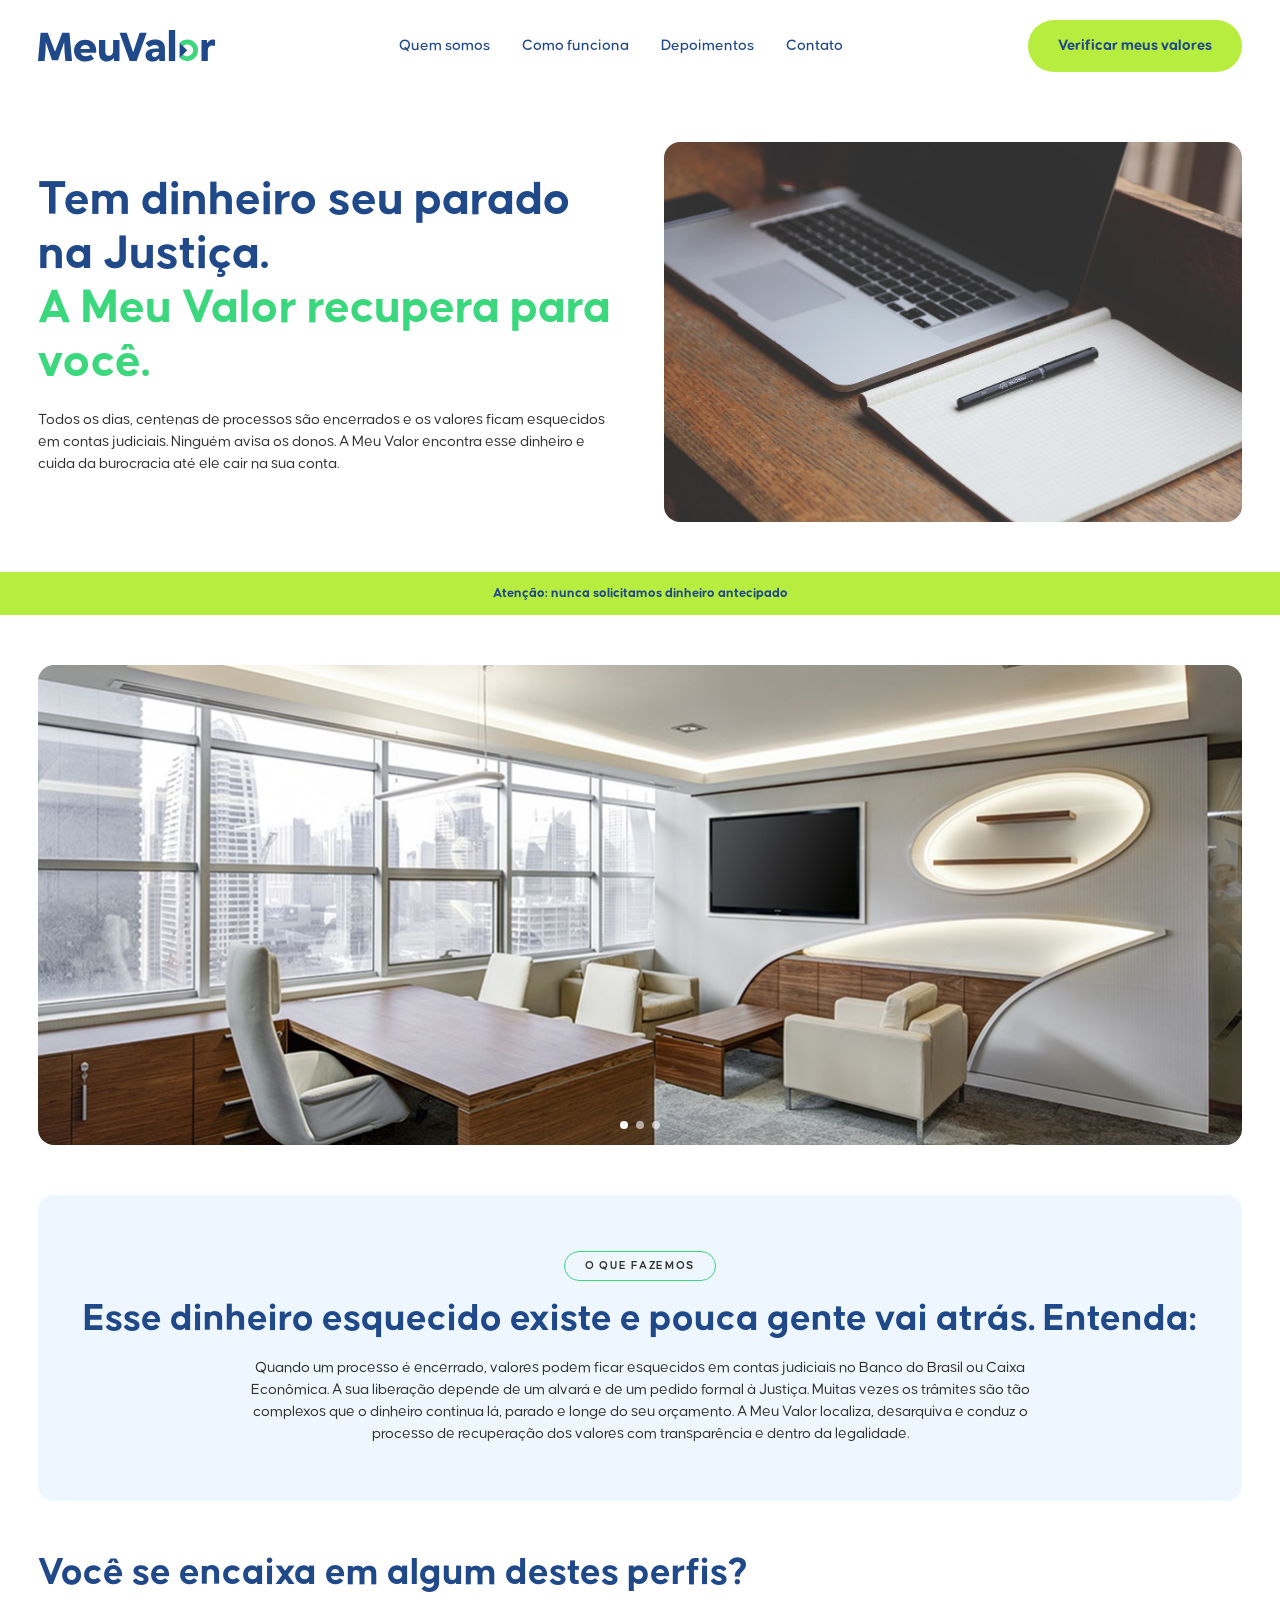
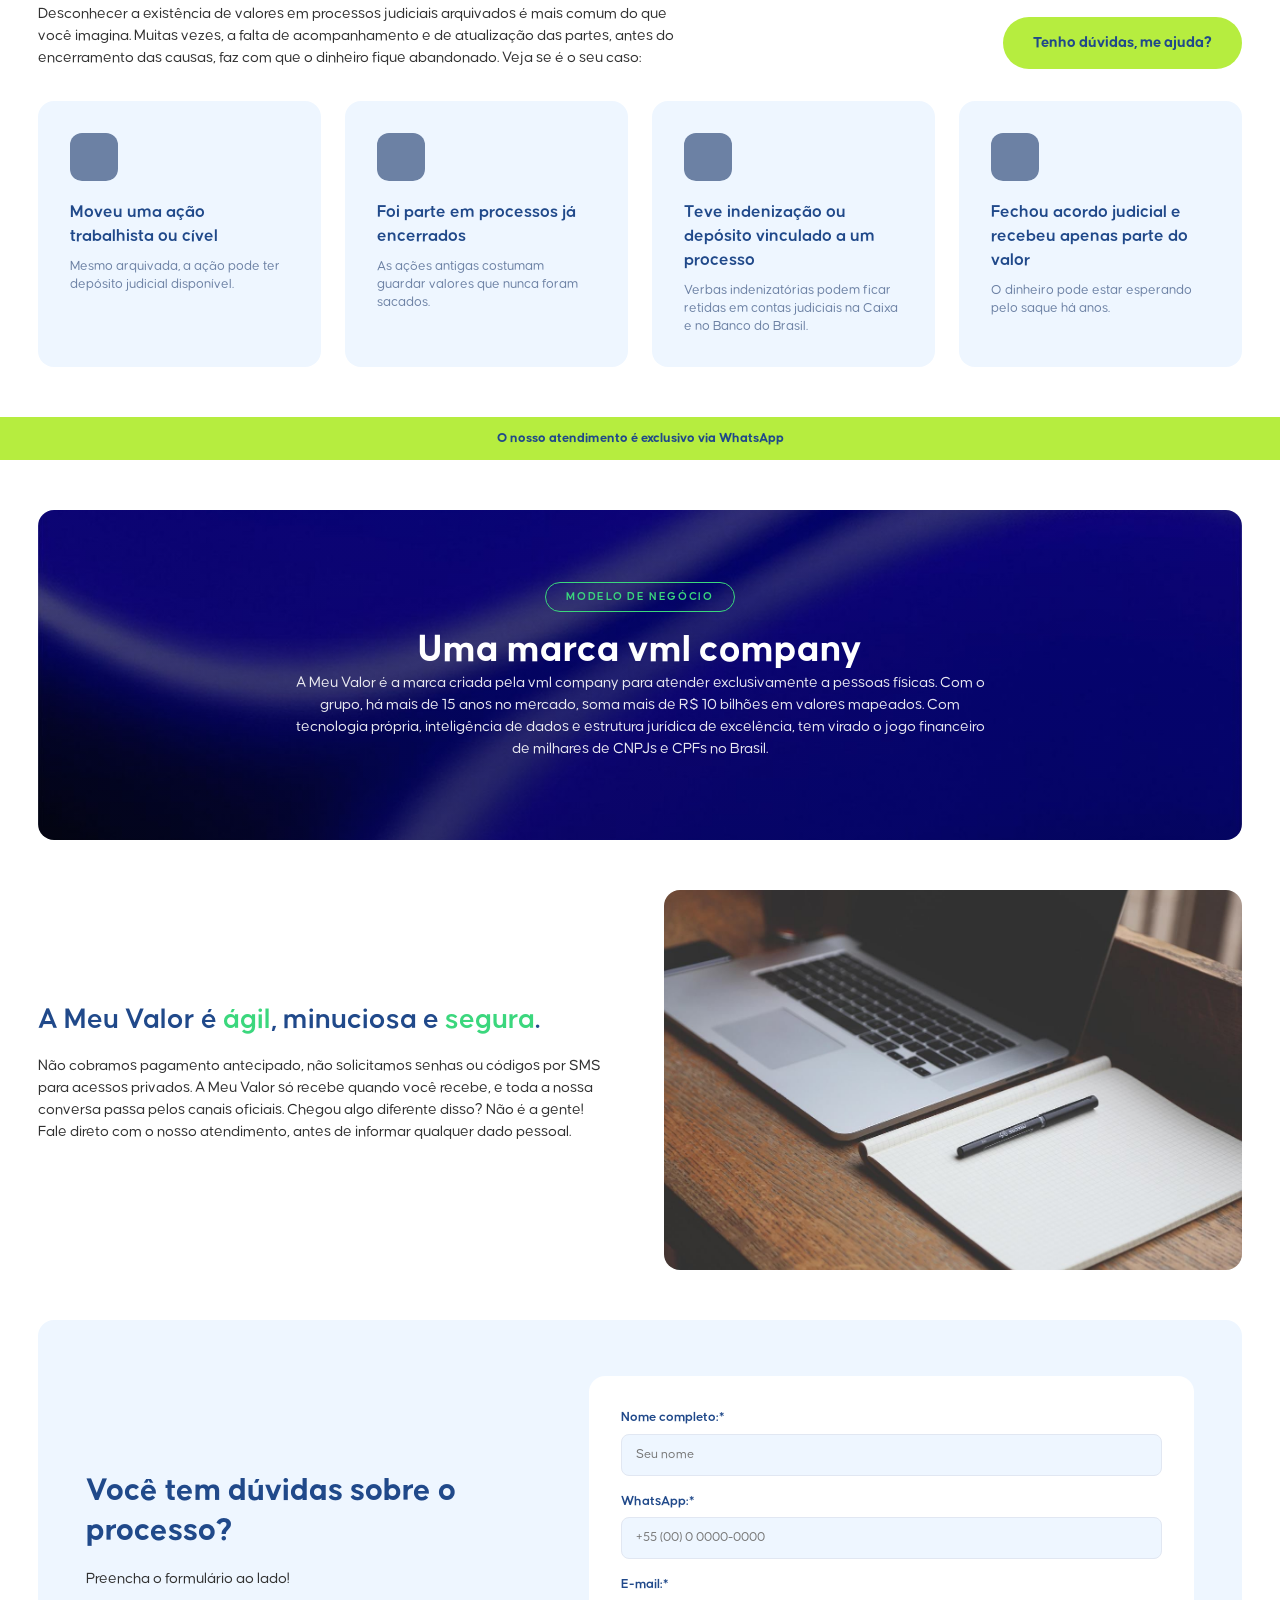
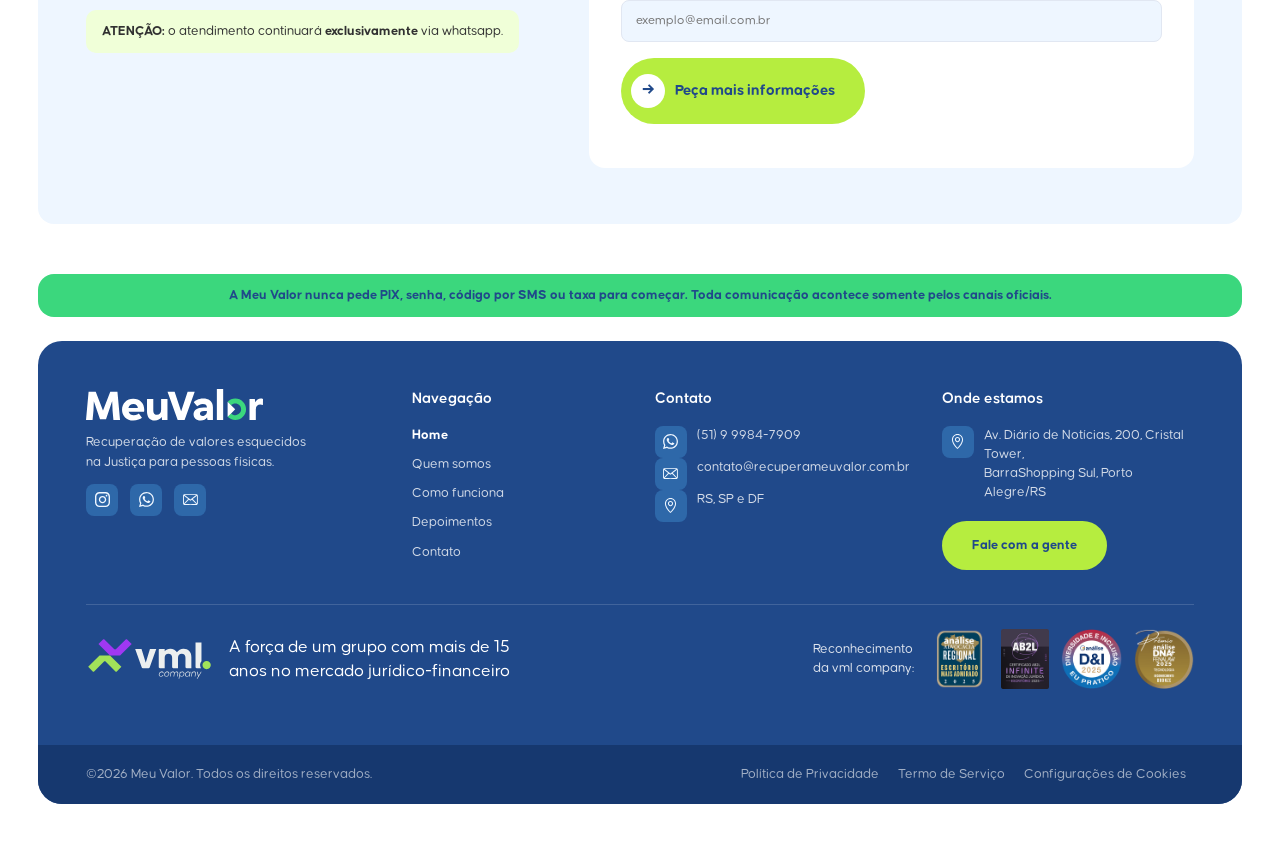
==== commit 56928bbe: "Corrige respiro lateral do header, reduz ícones do footer (15px), agrupa faixa verde ao footer e aju" ====
--- a/index.html
+++ b/index.html
@@ -171,7 +171,7 @@
           <div class="contact-form-copy">
             <h2>Você tem dúvidas sobre o processo?</h2>
             <p>Preencha o formulário ao lado!</p>
-            <p class="form-notice"><strong>ATENÇÃO:</strong> o atendimento continuará exclusivamente via whatsapp.</p>
+            <p class="form-notice"><strong>ATENÇÃO:</strong> o atendimento continuará <strong>exclusivamente</strong> via whatsapp.</p>
           </div>
           <div data-include="components/form.html"></div>
         </div>
--- a/css/style.css
+++ b/css/style.css
@@ -250,7 +250,7 @@
   display: flex;
   align-items: center;
   justify-content: space-between;
-  padding: 20px 0;
+  padding-block: 20px; /* só vertical — o respiro lateral vem do .container */
 }
 
 .logo {
@@ -831,15 +831,15 @@
 
 .contact-form-inner {
   display: grid;
-  grid-template-columns: 1fr 1fr;
-  gap: 48px;
-  align-items: center;
-  padding: 56px 40px;
+  grid-template-columns: 0.85fr 1.15fr;
+  gap: 56px;
+  align-items: center;
+  padding: 56px 48px;
 }
 
 .contact-form-copy h2 {
-  font-size: var(--fs-h3);
-  line-height: var(--lh-h3);
+  font-size: clamp(1.75rem, 2.6vw, 2.125rem);
+  line-height: 1.2;
   margin-bottom: 16px;
 }
 
@@ -850,8 +850,8 @@
 
 .form-notice {
   display: inline-block;
-  background: var(--color-mint);
-  color: #0a3d24;
+  background: var(--c-green-pale);
+  color: var(--c-navy);
   border-radius: 10px;
   padding: 12px 16px;
   font-size: var(--fs-sm);
@@ -950,7 +950,7 @@
 
 .site-footer {
   background: transparent;
-  margin-top: var(--section-gap);
+  margin-top: 24px; /* faixa verde de segurança é considerada parte do footer (gap menor) */
   padding-bottom: 40px;
 }
 /* Footer em card navy arredondado (respiro de 40px pelas bordas do container) */
@@ -959,6 +959,7 @@
   color: #fff;
   border-radius: 24px;
   padding: 48px;
+  overflow: hidden; /* para a faixa escura do rodapé seguir os cantos arredondados */
 }
 
 .footer-top {
@@ -986,6 +987,16 @@
 .footer-col a:hover { color: #fff; text-decoration: underline; text-underline-offset: 4px; }
 .footer-col a.is-active { color: #fff; font-weight: var(--fw-bold); }
 
+/* Botão do rodapé = MESMO componente .btn (limão, texto navy, colado ao texto) */
+.footer-col a.btn {
+  display: inline-flex;
+  width: auto;
+  margin-bottom: 0;
+  color: var(--c-navy);
+  text-decoration: none;
+}
+.footer-col a.btn:hover { color: var(--c-navy); text-decoration: none; }
+
 .footer-col .logo {
   color: #fff;
   margin-bottom: 12px;
@@ -998,9 +1009,9 @@
 }
 
 .footer-socials .social-btn {
-  width: 40px;
-  height: 40px;
-  border-radius: 10px;
+  width: 32px;
+  height: 32px;
+  border-radius: 8px;
   background: var(--c-blue);
   display: inline-flex;
   align-items: center;
@@ -1008,7 +1019,7 @@
   transition: background 0.15s ease;
 }
 .footer-socials .social-btn:hover { background: var(--c-blue-muted); }
-.footer-socials .social-btn img { width: 20px; height: 20px; }
+.footer-socials .social-btn img { width: 15px; height: 15px; }
 
 .footer-contact-item {
   display: flex;
@@ -1017,8 +1028,8 @@
 }
 
 .footer-contact-item .icon-box {
-  width: 30px;
-  height: 30px;
+  width: 32px;
+  height: 32px;
   border-radius: 8px;
   background: var(--c-blue);
   flex-shrink: 0;
@@ -1026,7 +1037,7 @@
   align-items: center;
   justify-content: center;
 }
-.footer-contact-item .icon-box img { width: 16px; height: 16px; }
+.footer-contact-item .icon-box img { width: 15px; height: 15px; }
 
 /* Botão do rodapé (usa o componente .btn; só ajusta o espaço acima) */
 .footer-cta { margin-top: 8px; }
@@ -1045,12 +1056,14 @@
   display: flex;
   align-items: center;
   gap: 16px;
-  font-size: 13px;
   color: rgba(255, 255, 255, 0.85);
 }
+/* Tagline maior; rótulo de reconhecimento menor (como no design) */
+.footer-brand-row .vml-tagline { font-size: var(--fs-body); line-height: 1.35; color: #fff; }
+.footer-brand-row .vml-reconhecimento { font-size: var(--fs-sm); }
 
 .footer-brand-row .vml-logo {
-  height: 40px;
+  height: 44px;
   width: auto;
   display: block;
 }
@@ -1058,19 +1071,20 @@
 .footer-badges {
   display: flex;
   align-items: center;
-  gap: 10px;
-}
-
+  gap: 12px;
+}
+/* Selos: mantêm o formato natural (escudo, retângulo, círculo) — sem forçar borda */
 .footer-badges img {
-  width: 44px;
-  height: 44px;
-  border-radius: 50%;
-  object-fit: cover;
-}
-
+  height: 60px;
+  width: auto;
+  border-radius: 0;
+}
+
+/* Faixa inferior em navy mais escuro, ocupando toda a largura do card */
 .footer-legal-row {
-  border-top: 1px solid rgba(255, 255, 255, 0.15);
-  padding-top: 20px;
+  margin: 32px -48px -48px;
+  padding: 20px 48px;
+  background: var(--c-navy-deep);
   display: flex;
   justify-content: space-between;
   flex-wrap: wrap;
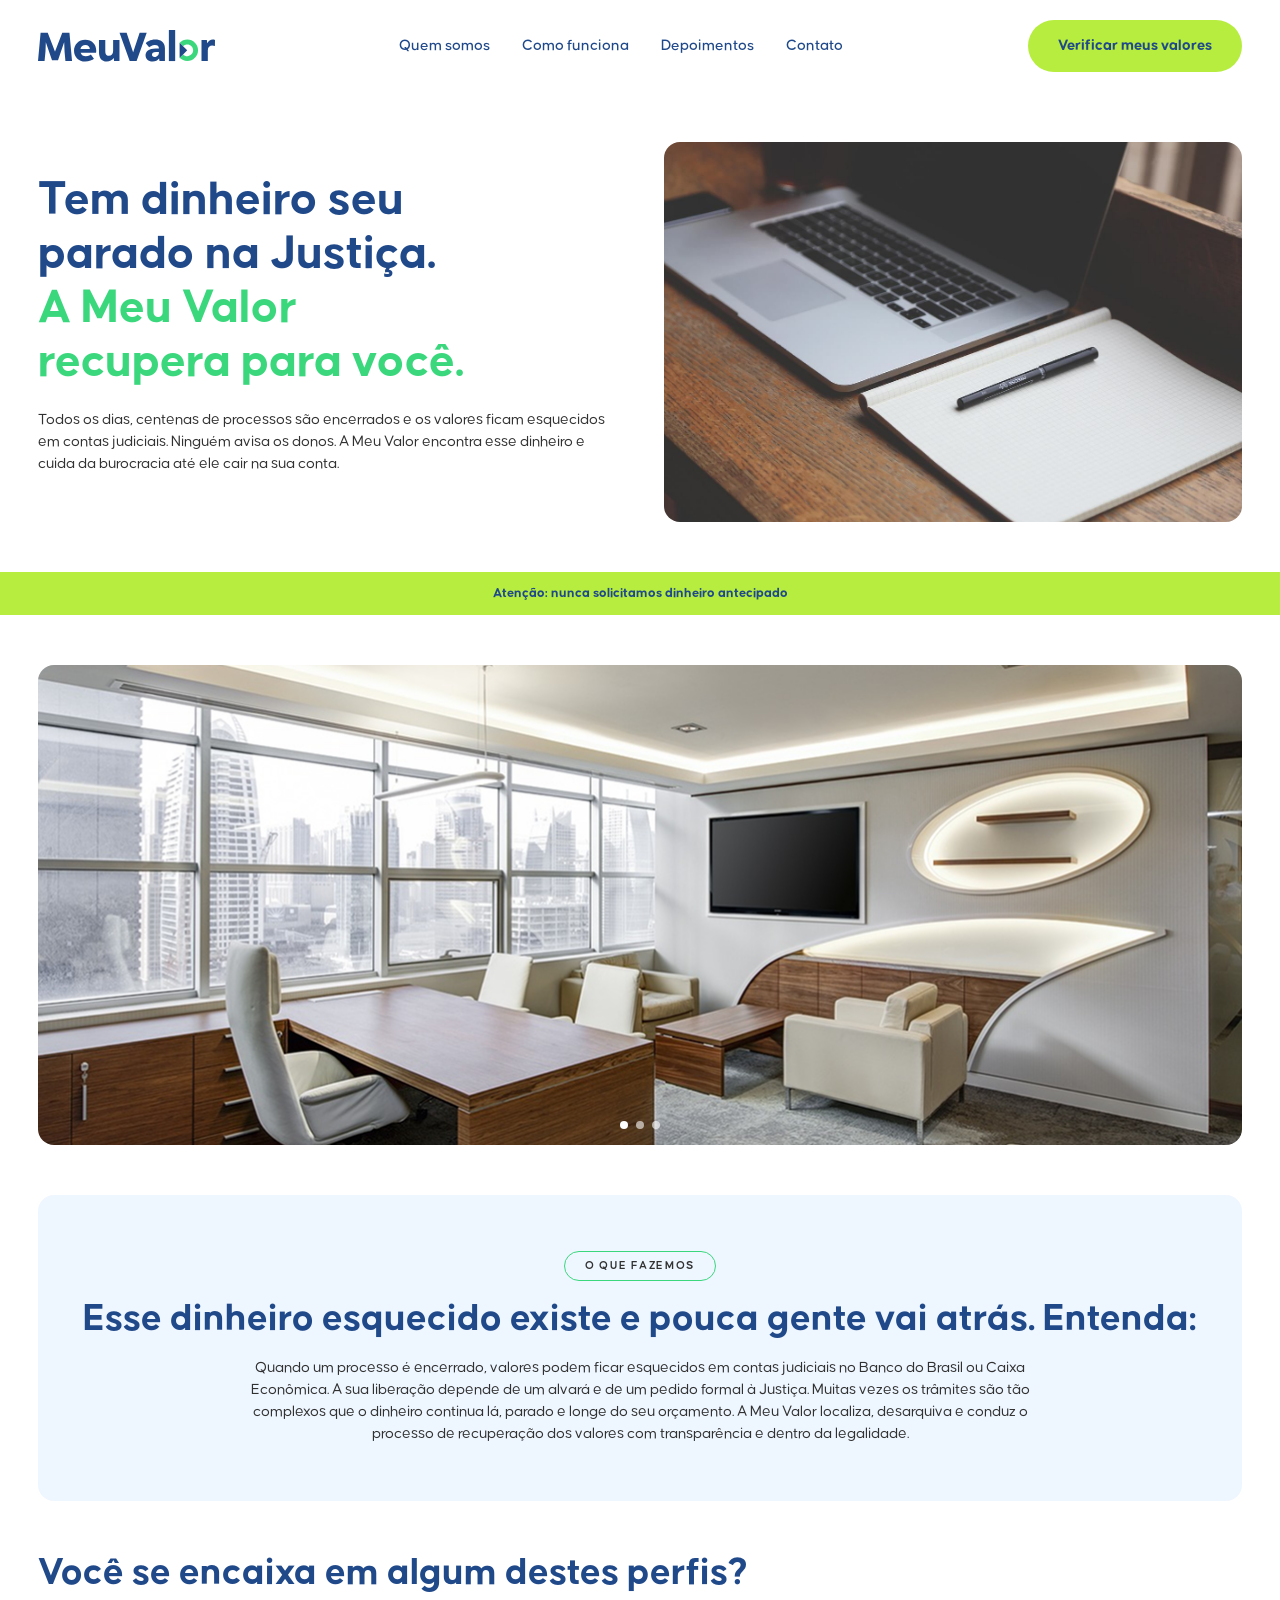
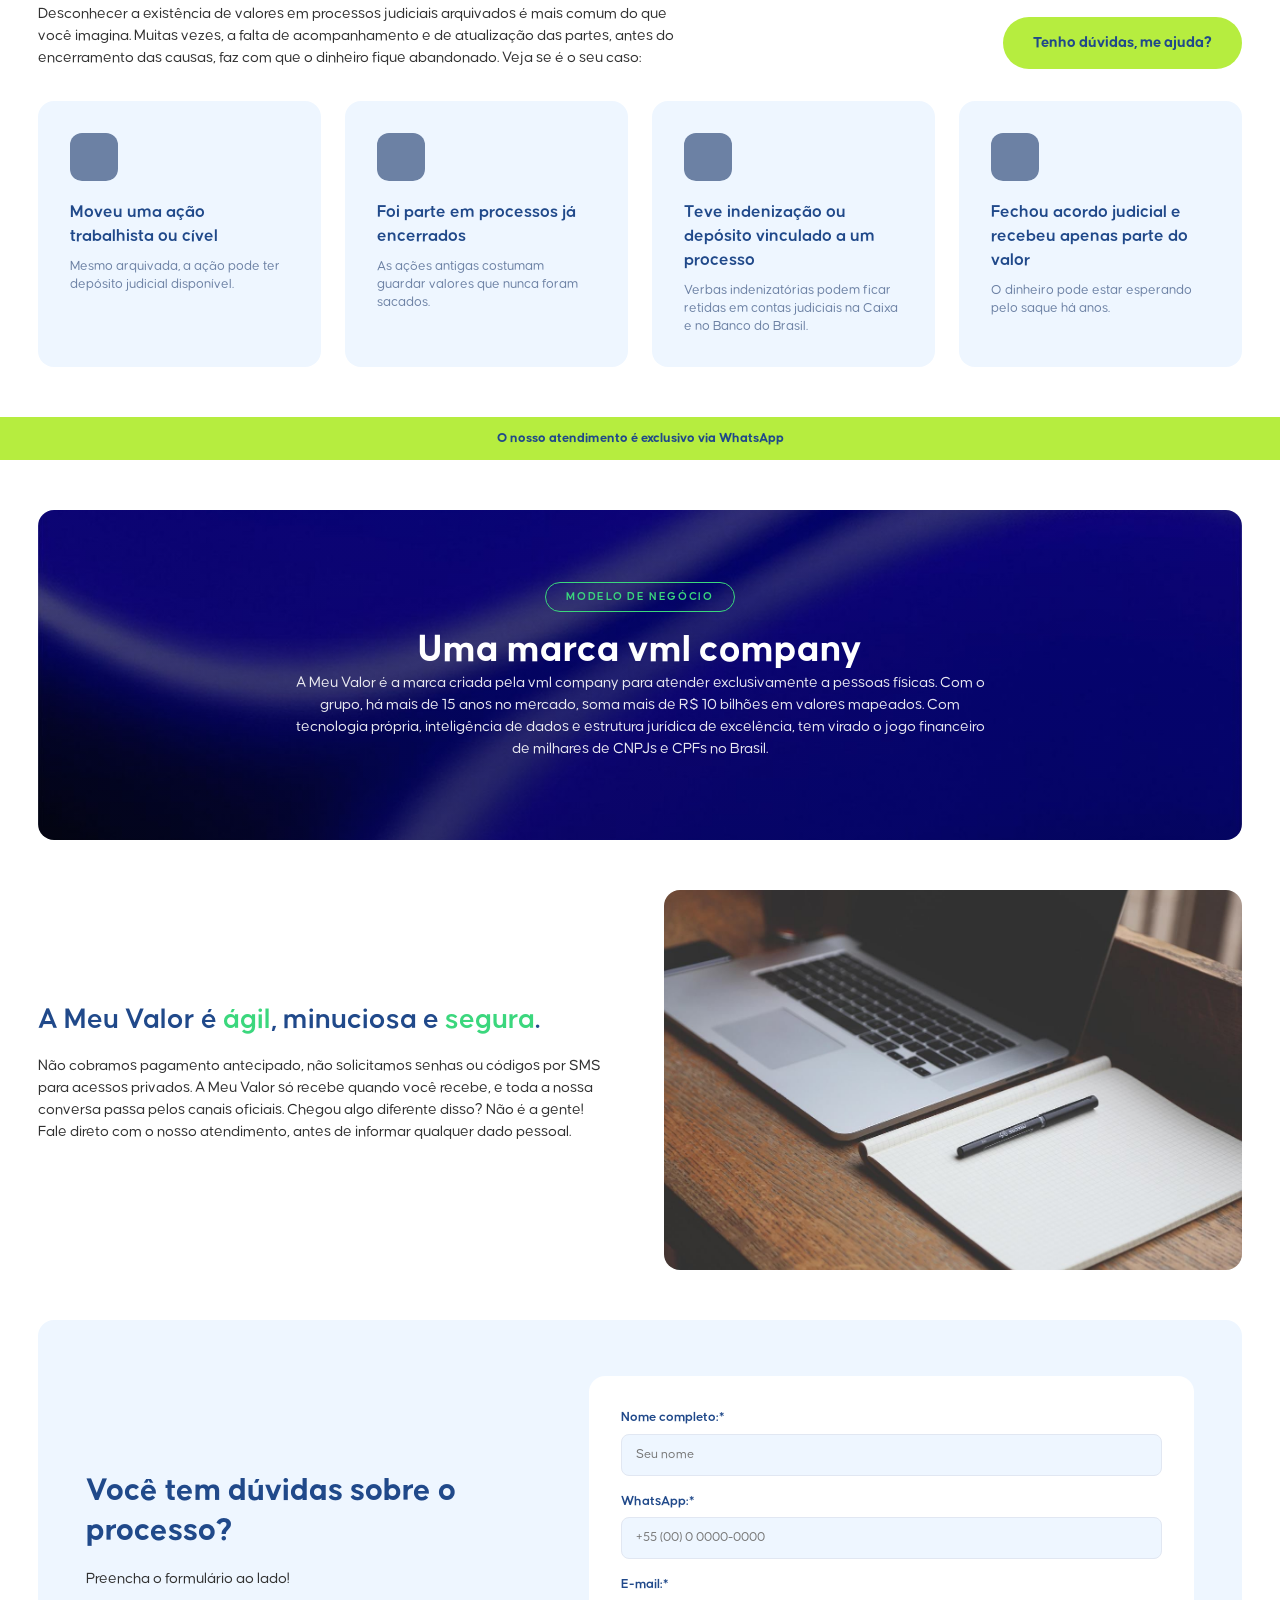
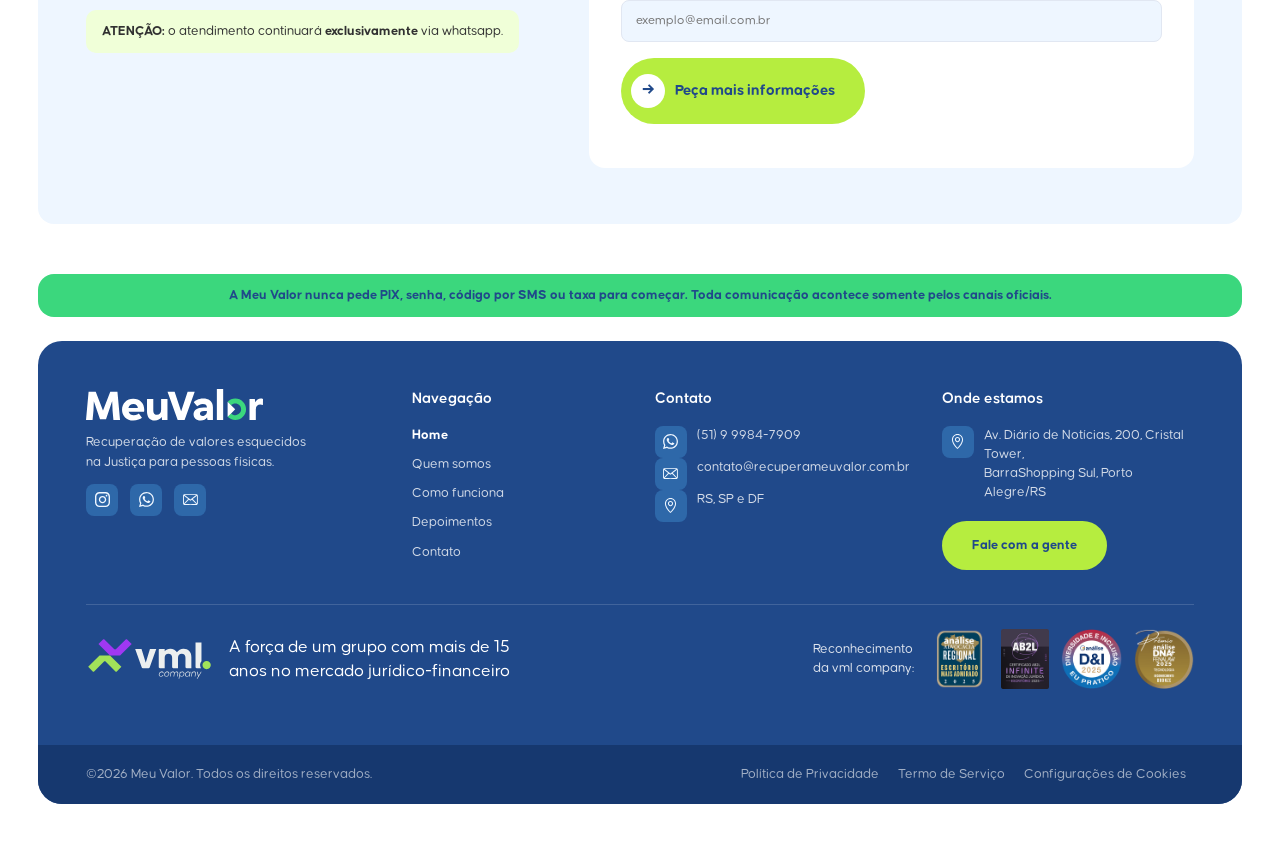
==== commit b2cb4d9e: "ajuste pontual" ====
--- a/index.html
+++ b/index.html
@@ -52,8 +52,8 @@
     <section class="container hero">
       <div>
         <h1>
-          Tem dinheiro seu parado na Justiça.<br />
-          <span class="hl">A Meu Valor recupera para você.</span>
+          Tem dinheiro seu <br>parado na Justiça.<br />
+          <span class="hl">A Meu Valor <br>recupera para você.</span>
         </h1>
         <p style="margin-top: 16px;">
           Todos os dias, centenas de processos são encerrados e os valores ficam esquecidos em contas
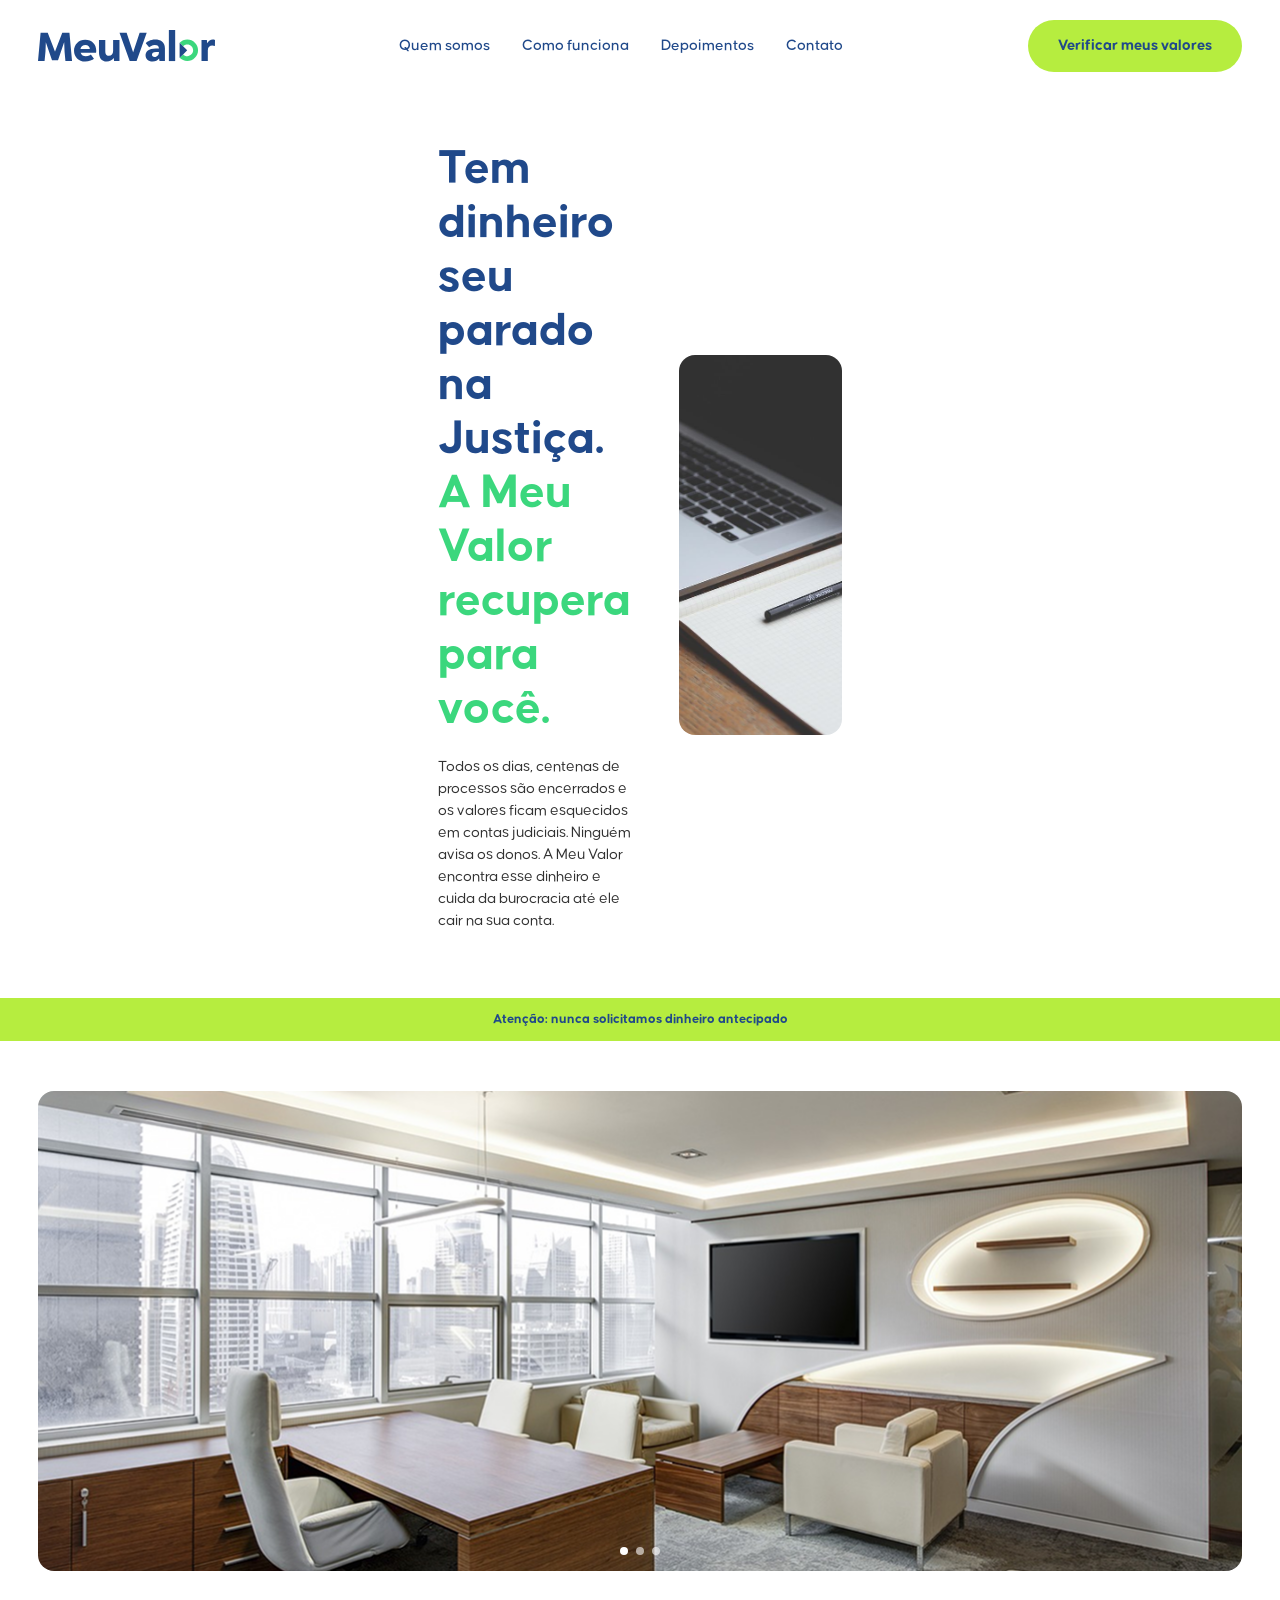
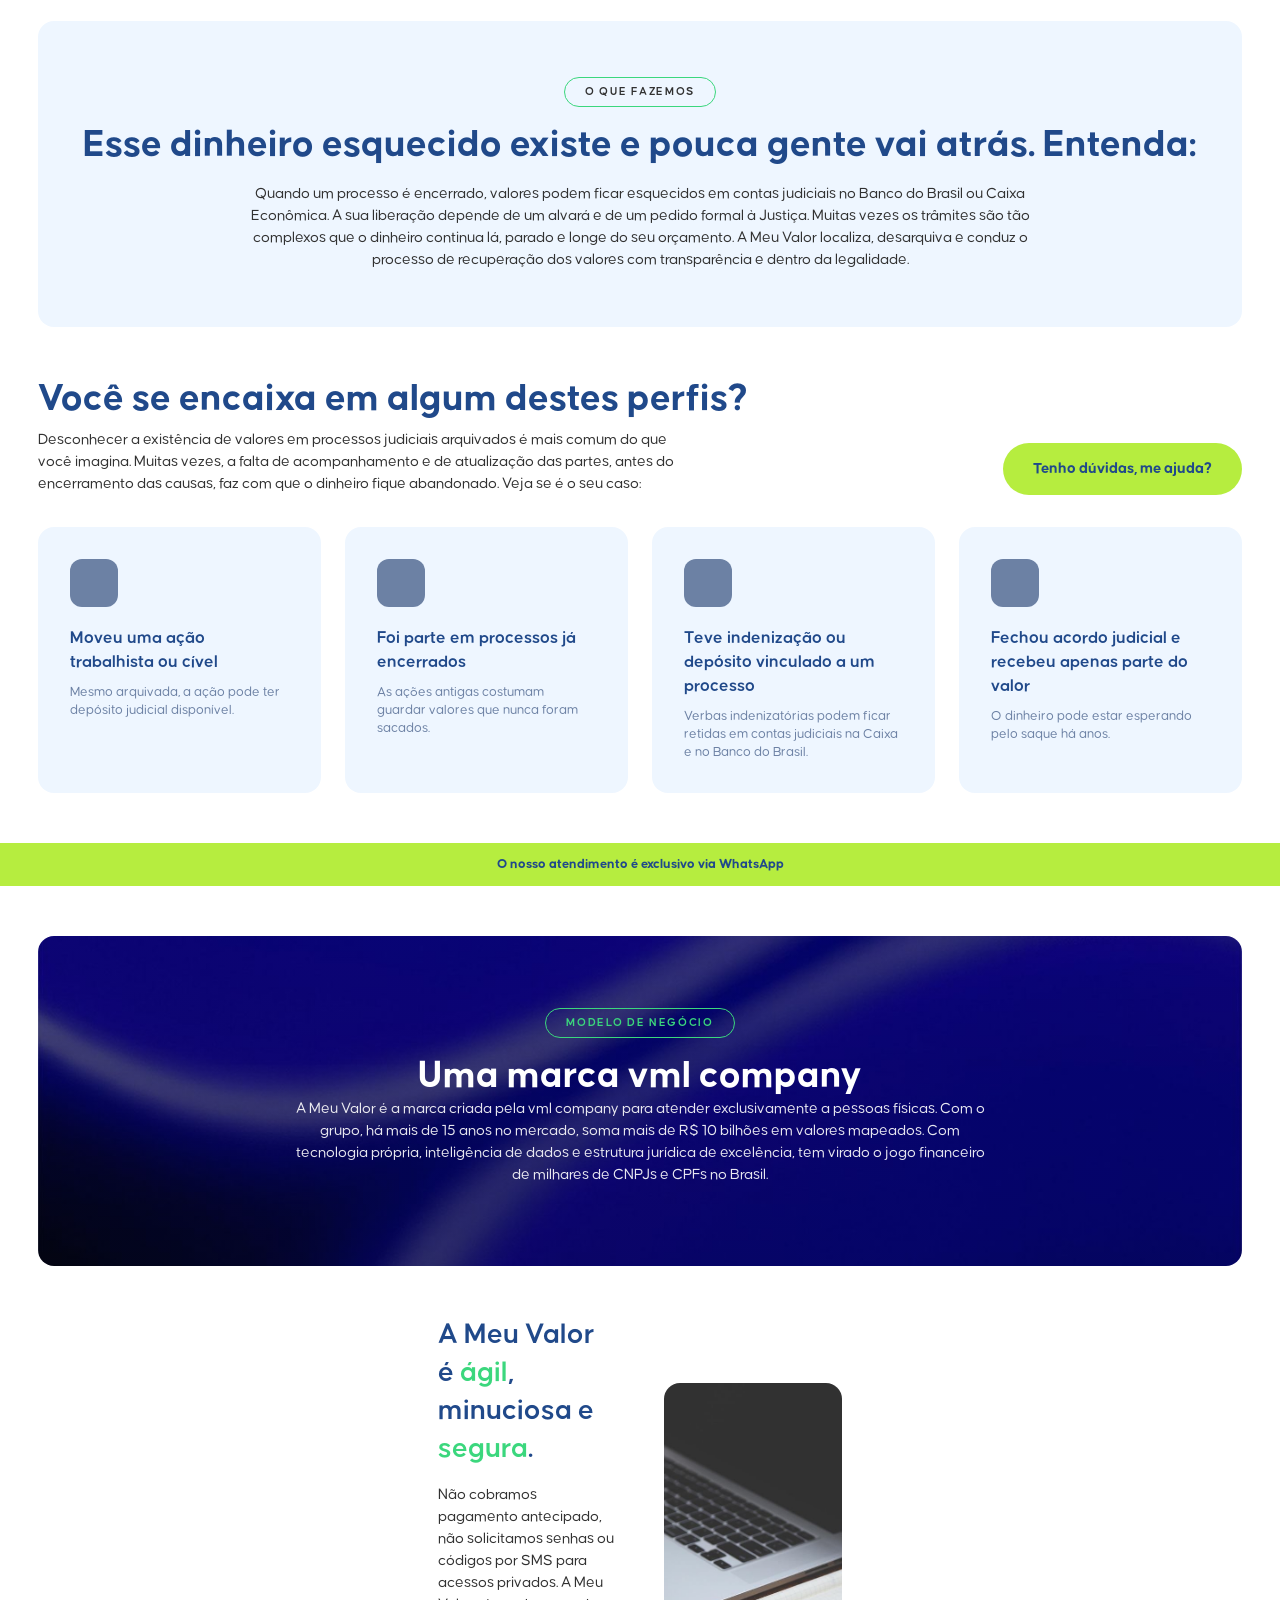
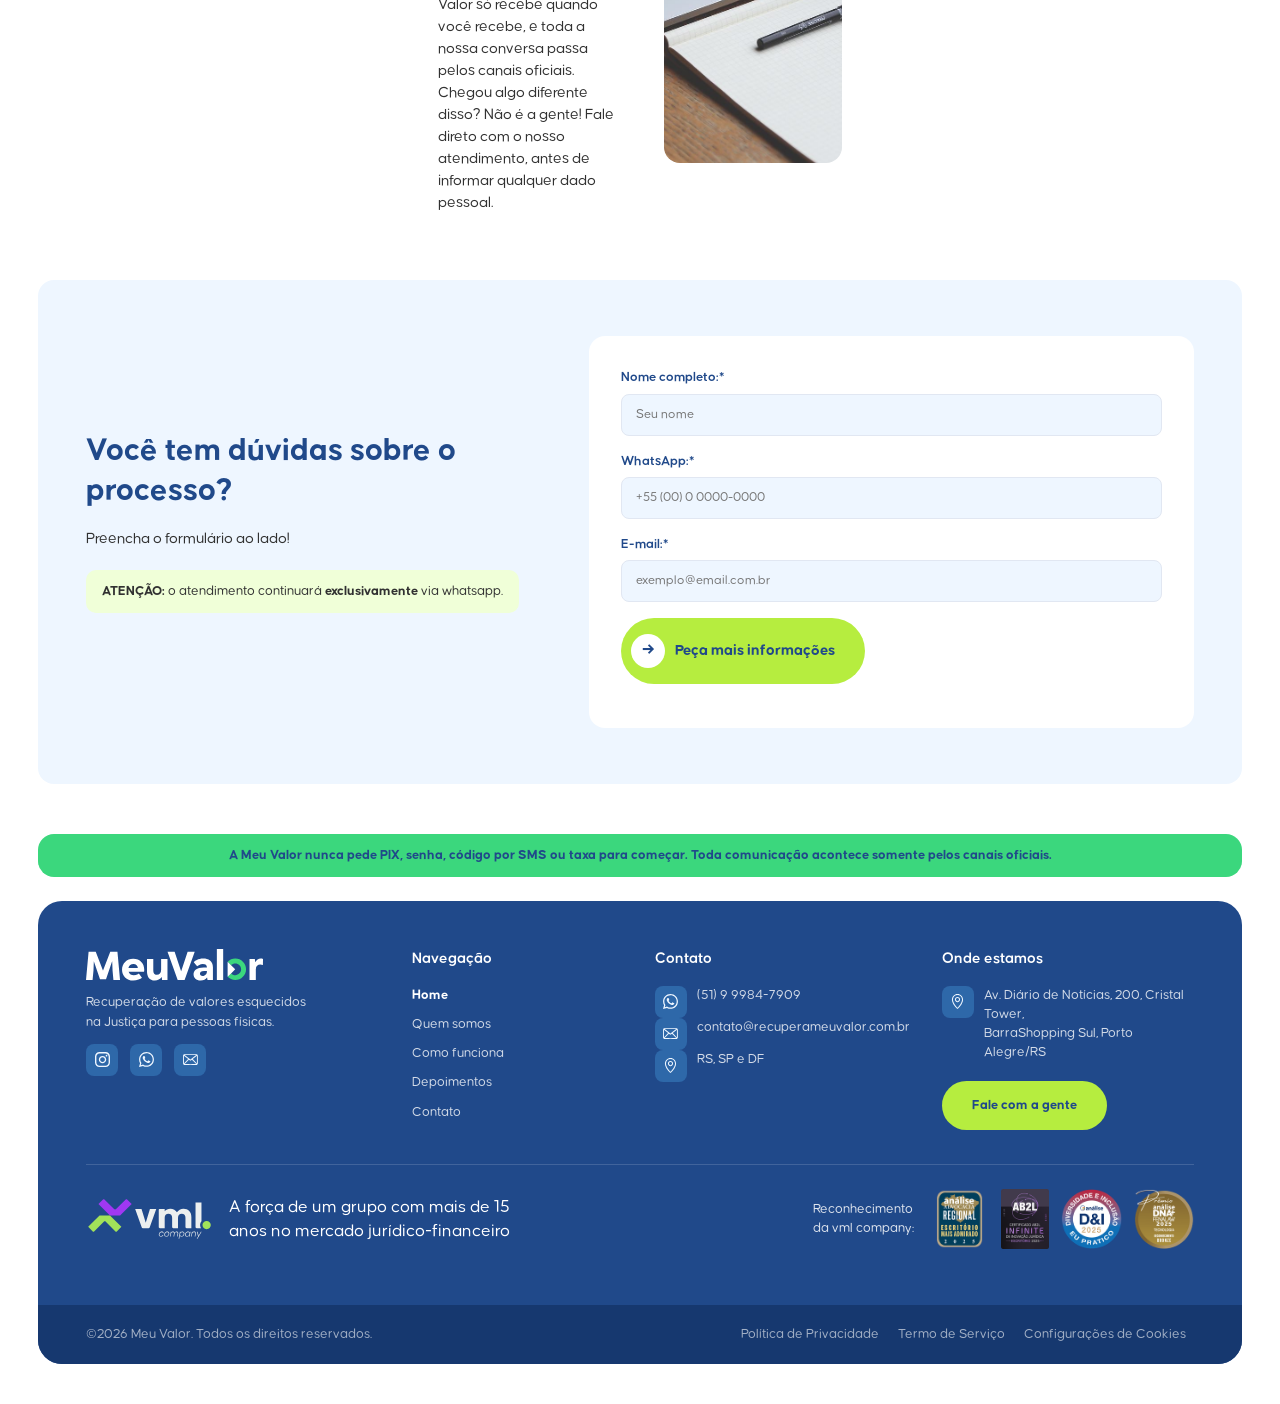
==== commit 63069041: "ajuste" ====
--- a/index.html
+++ b/index.html
@@ -52,8 +52,8 @@
     <section class="container hero">
       <div>
         <h1>
-          Tem dinheiro seu <br>parado na Justiça.<br />
-          <span class="hl">A Meu Valor <br>recupera para você.</span>
+          Tem dinheiro seu parado na Justiça.<br />
+          <span class="hl">A Meu Valor recupera para você.</span>
         </h1>
         <p style="margin-top: 16px;">
           Todos os dias, centenas de processos são encerrados e os valores ficam esquecidos em contas
--- a/css/style.css
+++ b/css/style.css
@@ -387,6 +387,7 @@
   grid-template-columns: 1fr 1fr;
   gap: 48px;
   align-items: center;
+  max-width: 480px;
 }
 
 .hero h1 {
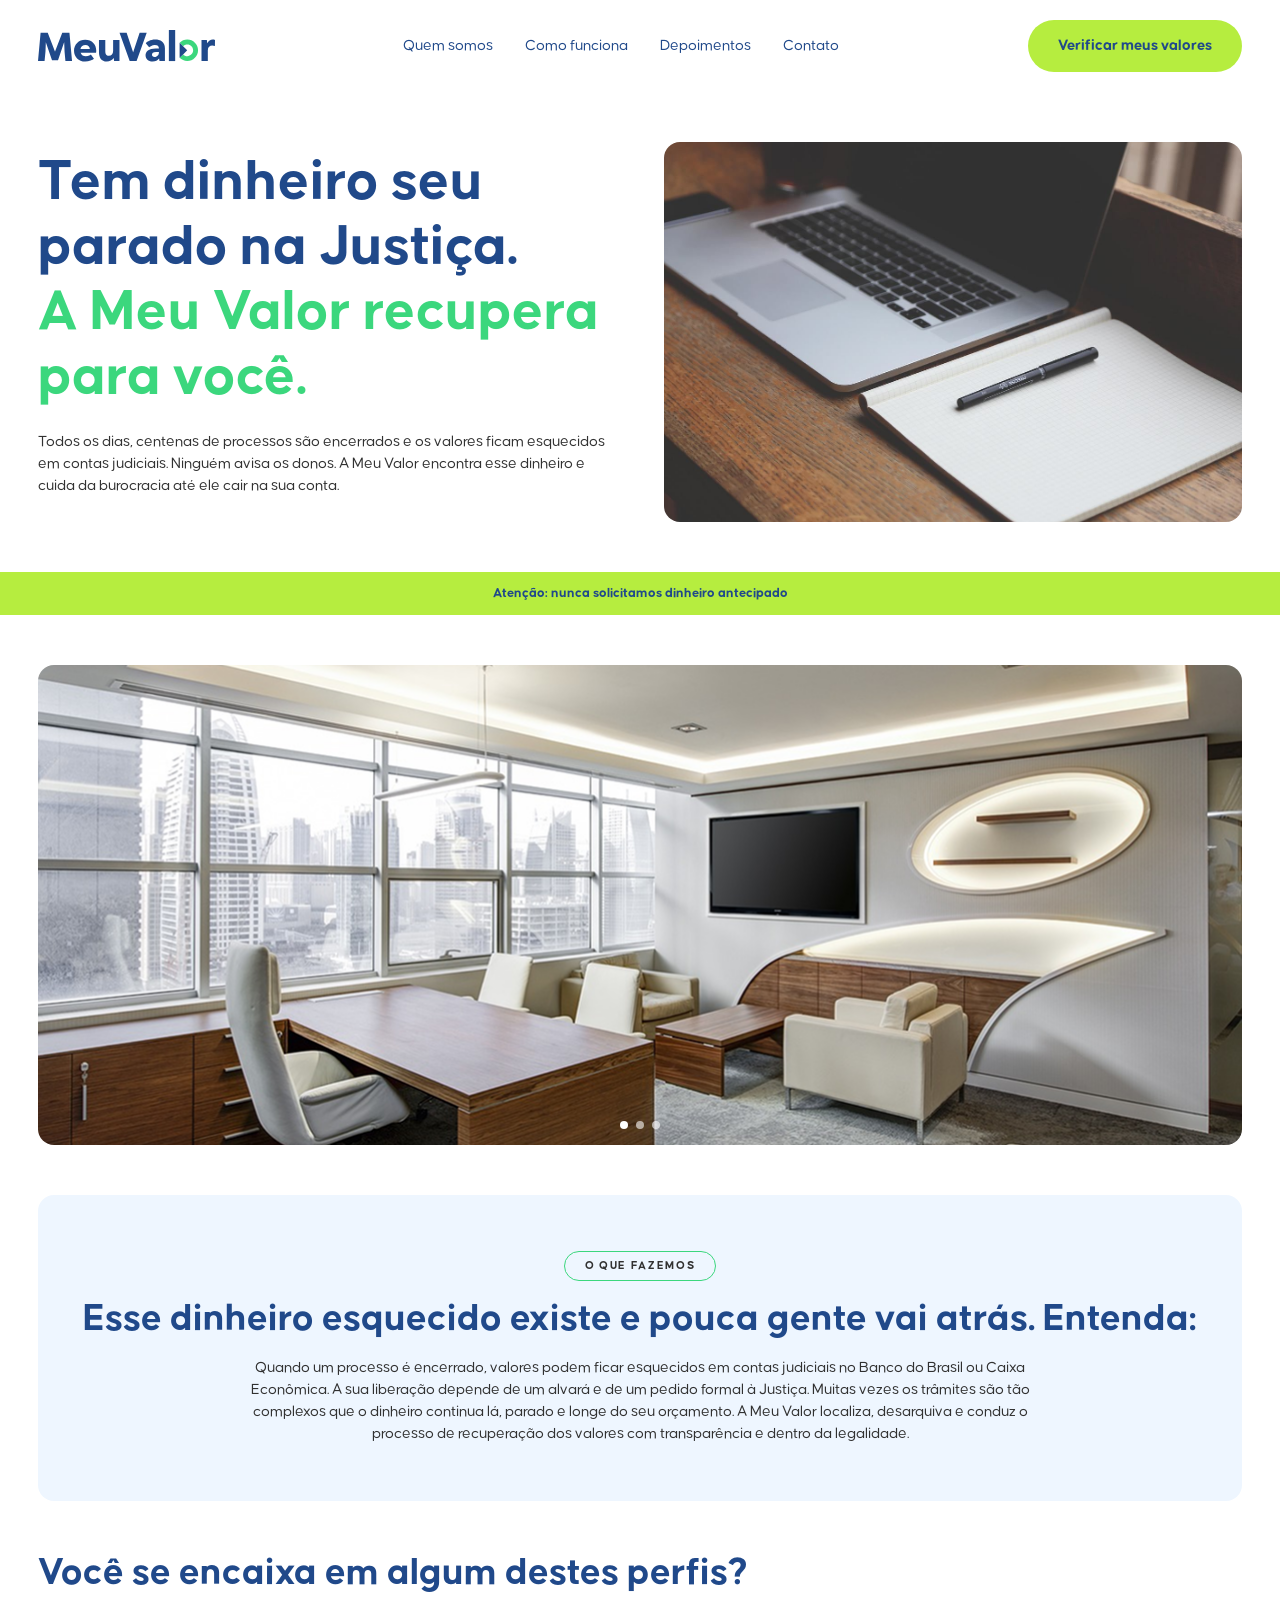
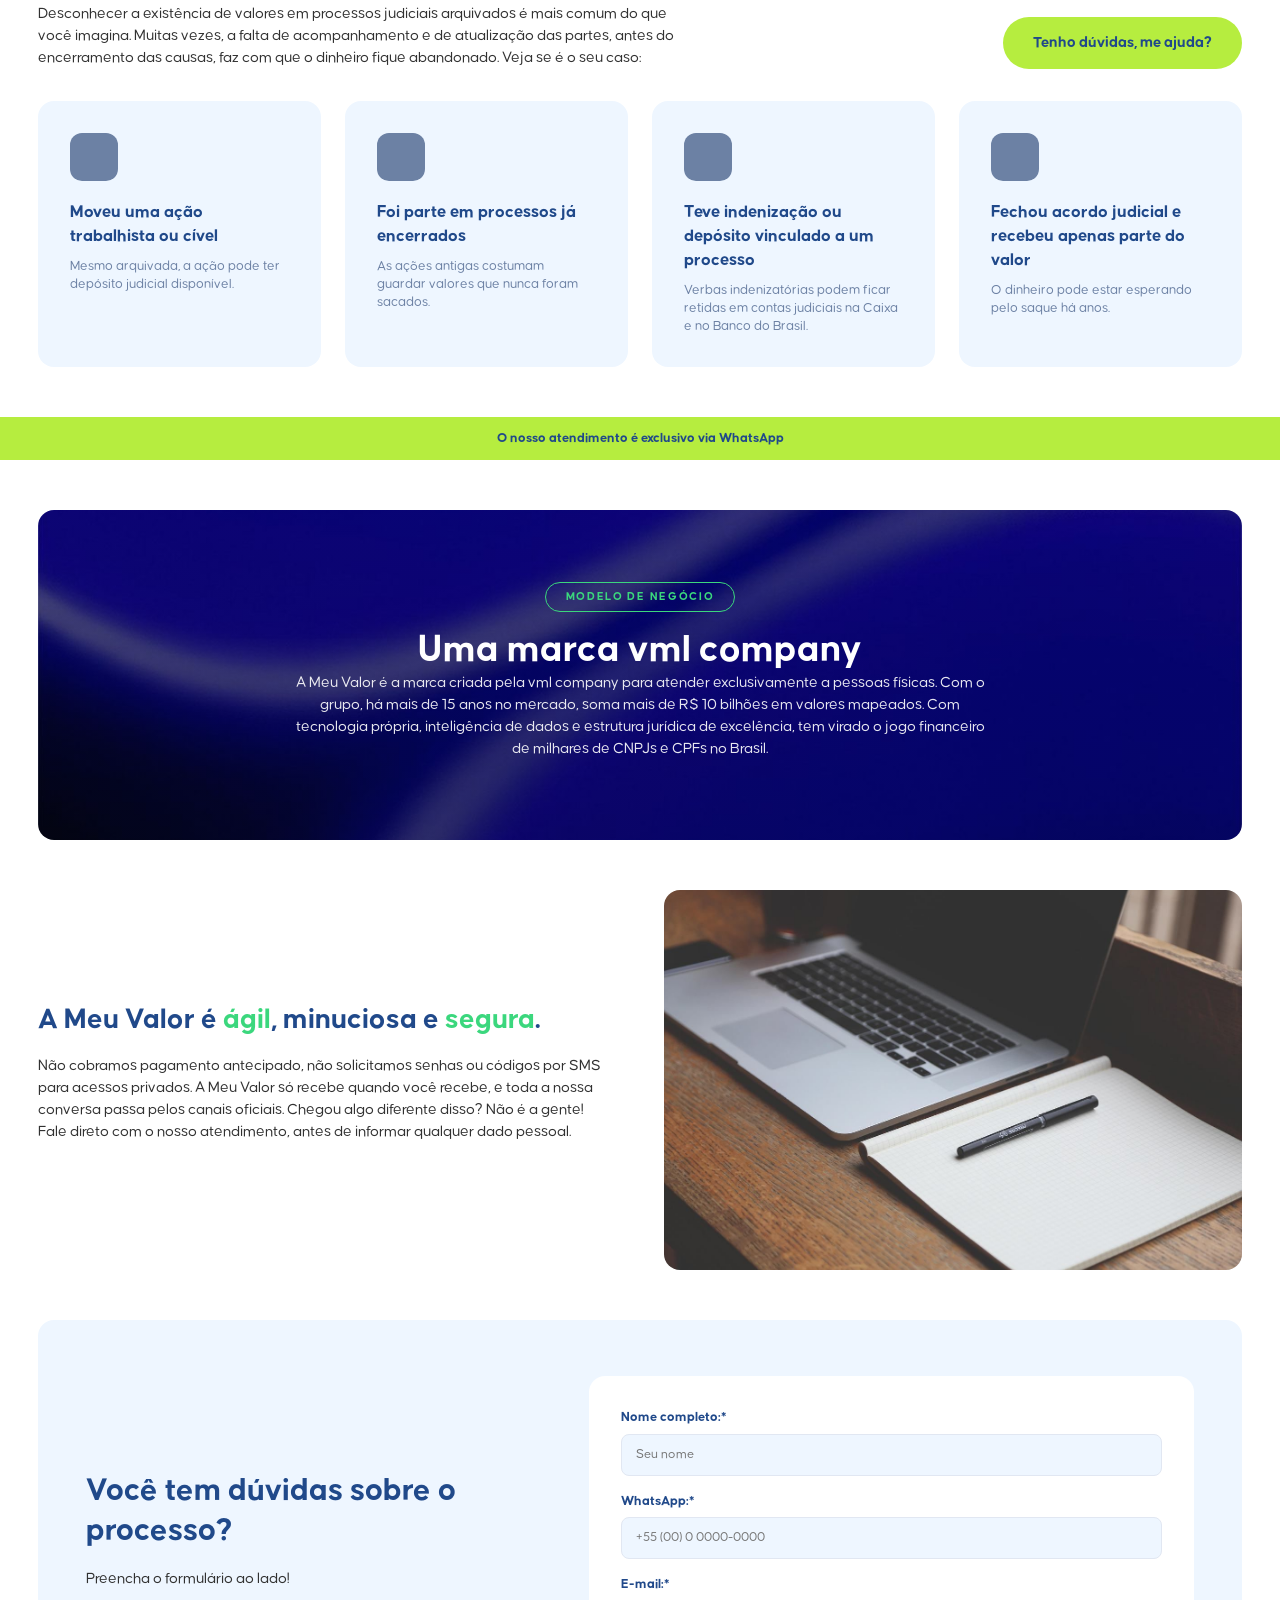
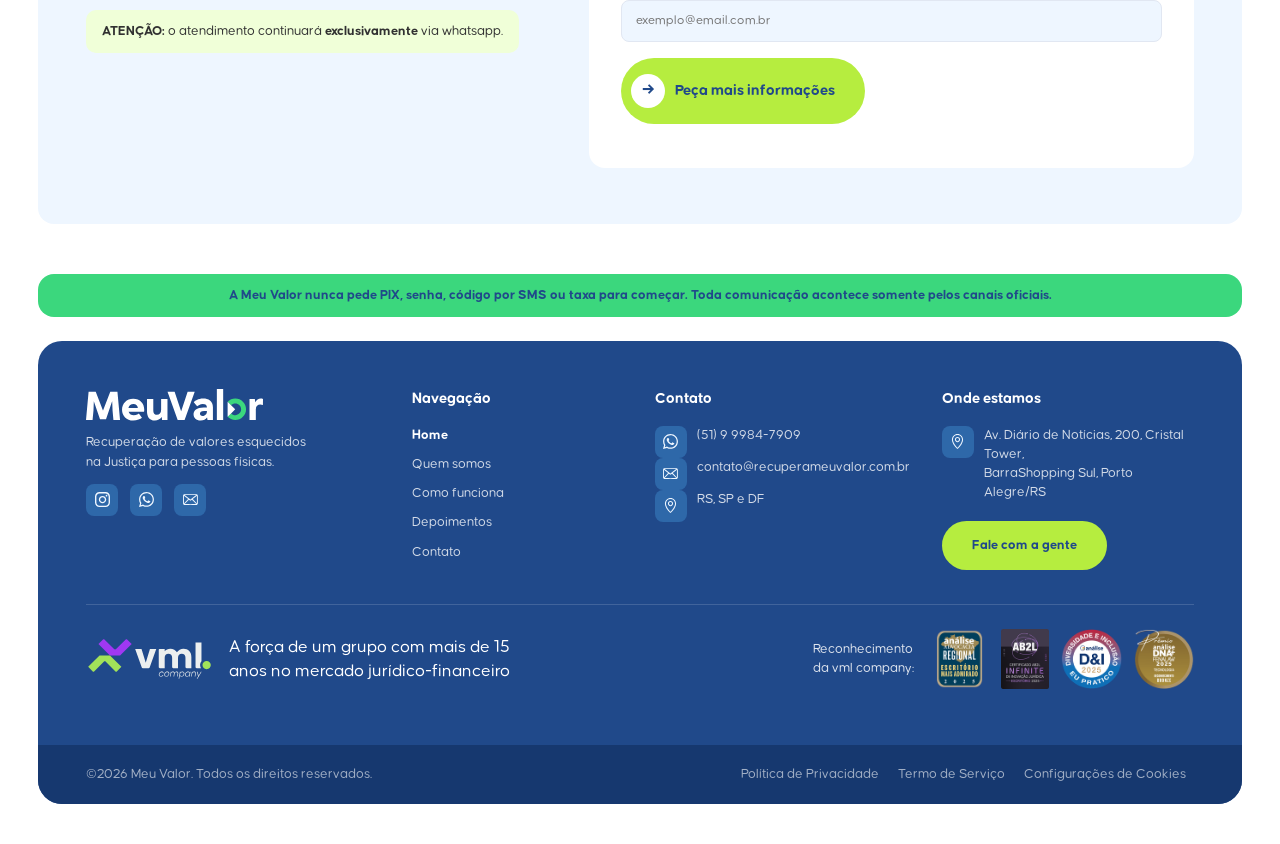
==== commit 01421332: "Tipografia: padroniza o site em apenas dois pesos (Regular 400 e Bold 700)" ====
--- a/index.html
+++ b/index.html
@@ -51,7 +51,7 @@
     <!-- ===================== HERO (texto + imagem à direita) ===================== -->
     <section class="container hero">
       <div>
-        <h1>
+        <h1 class="t-hero">
           Tem dinheiro seu parado na Justiça.<br />
           <span class="hl">A Meu Valor recupera para você.</span>
         </h1>
--- a/css/style.css
+++ b/css/style.css
@@ -49,7 +49,9 @@
   --font-heading: "Causten", "Poppins", "Segoe UI", system-ui, sans-serif;
   --font-body:    "Causten", "Poppins", "Segoe UI", system-ui, sans-serif;
 
-  --fw-regular:400; --fw-medium:500; --fw-semibold:600; --fw-bold:700; --fw-extra:800; --fw-black:900;
+  /* O site usa APENAS dois pesos: Regular (400) e Bold (700).
+     Os apelidos abaixo caem num dos dois — não há semibold/medium/extra no site. */
+  --fw-regular:400; --fw-medium:400; --fw-semibold:700; --fw-bold:700; --fw-extra:700; --fw-black:700;
 
   /* tamanhos (px do Figma → rem) e entrelinhas */
   --fs-hero: 3.75rem;  --lh-hero: 1.083;  /* 60 / 65 */
@@ -387,7 +389,6 @@
   grid-template-columns: 1fr 1fr;
   gap: 48px;
   align-items: center;
-  max-width: 480px;
 }
 
 .hero h1 {
@@ -400,8 +401,7 @@
 }
 
 .hero .highlight {
-  font-style: italic;
-  font-weight: 600;
+  font-weight: var(--fw-bold);
   color: var(--color-navy);
 }
 
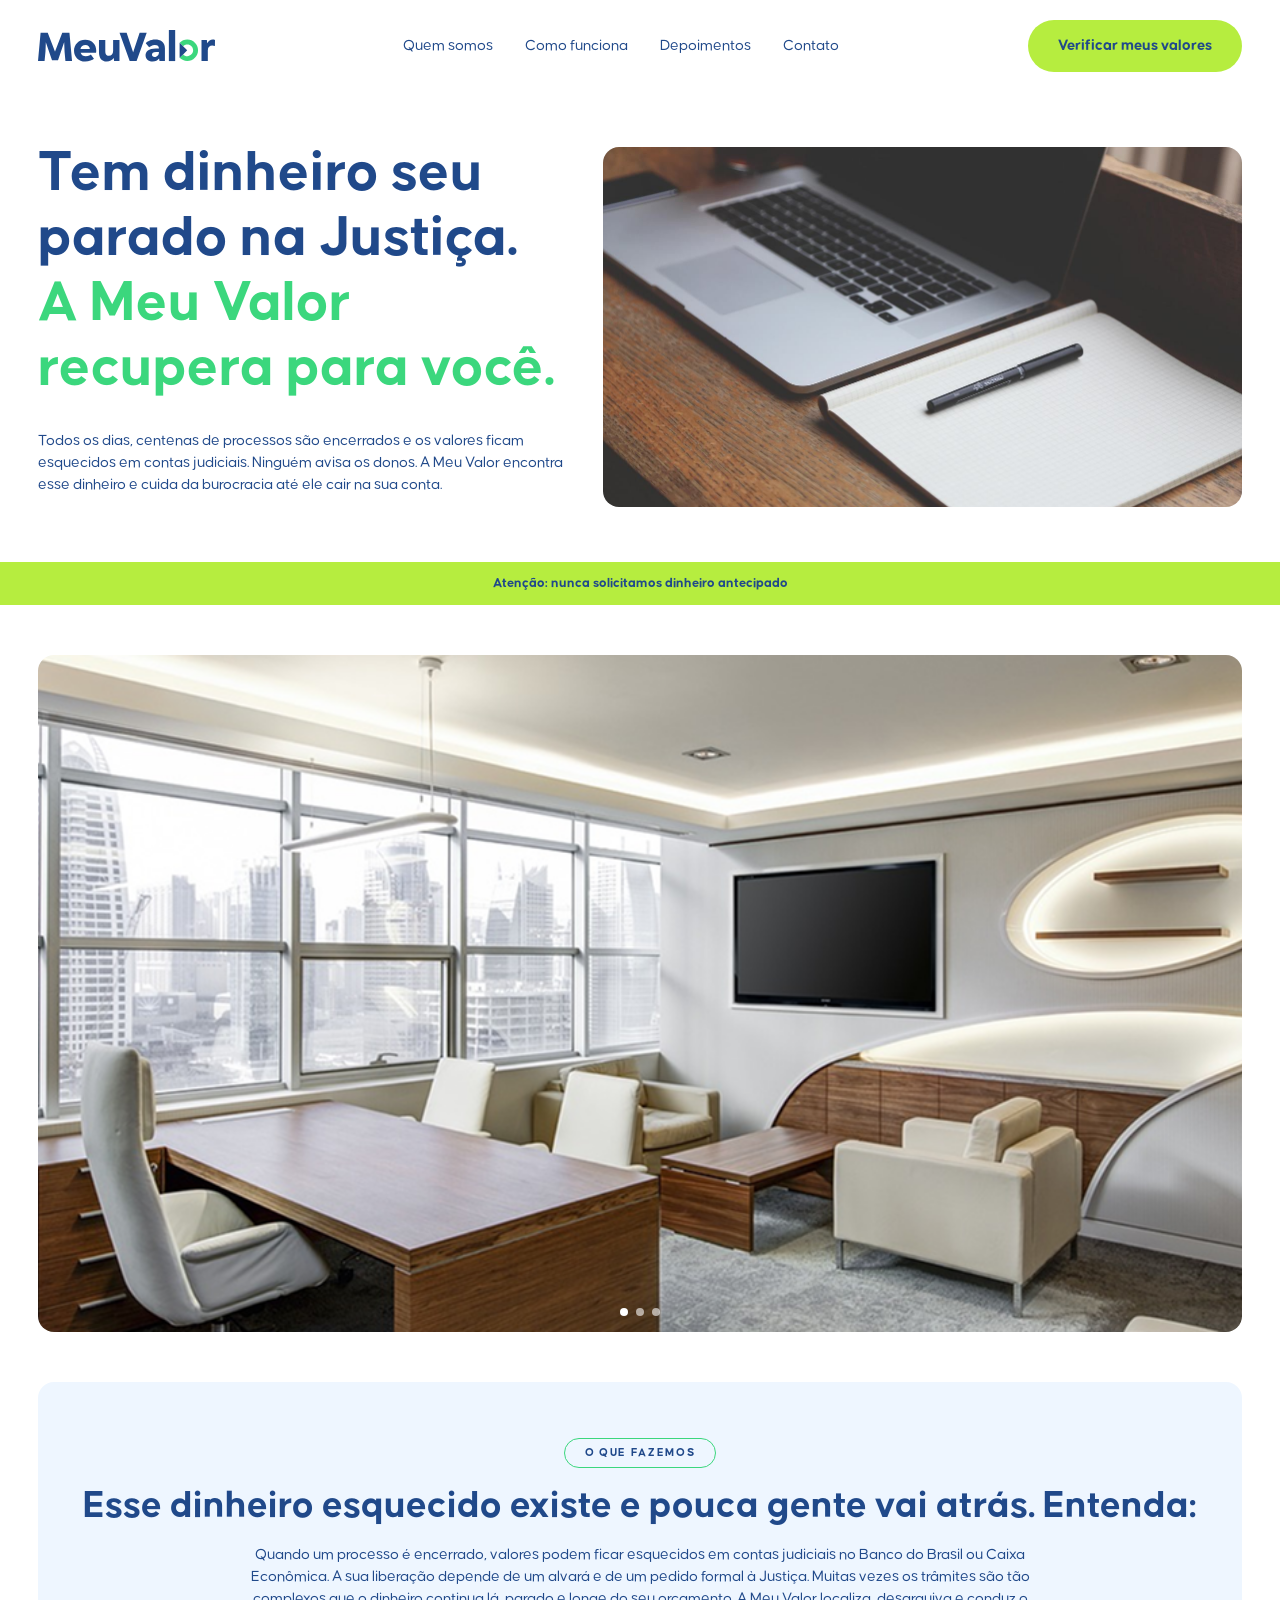
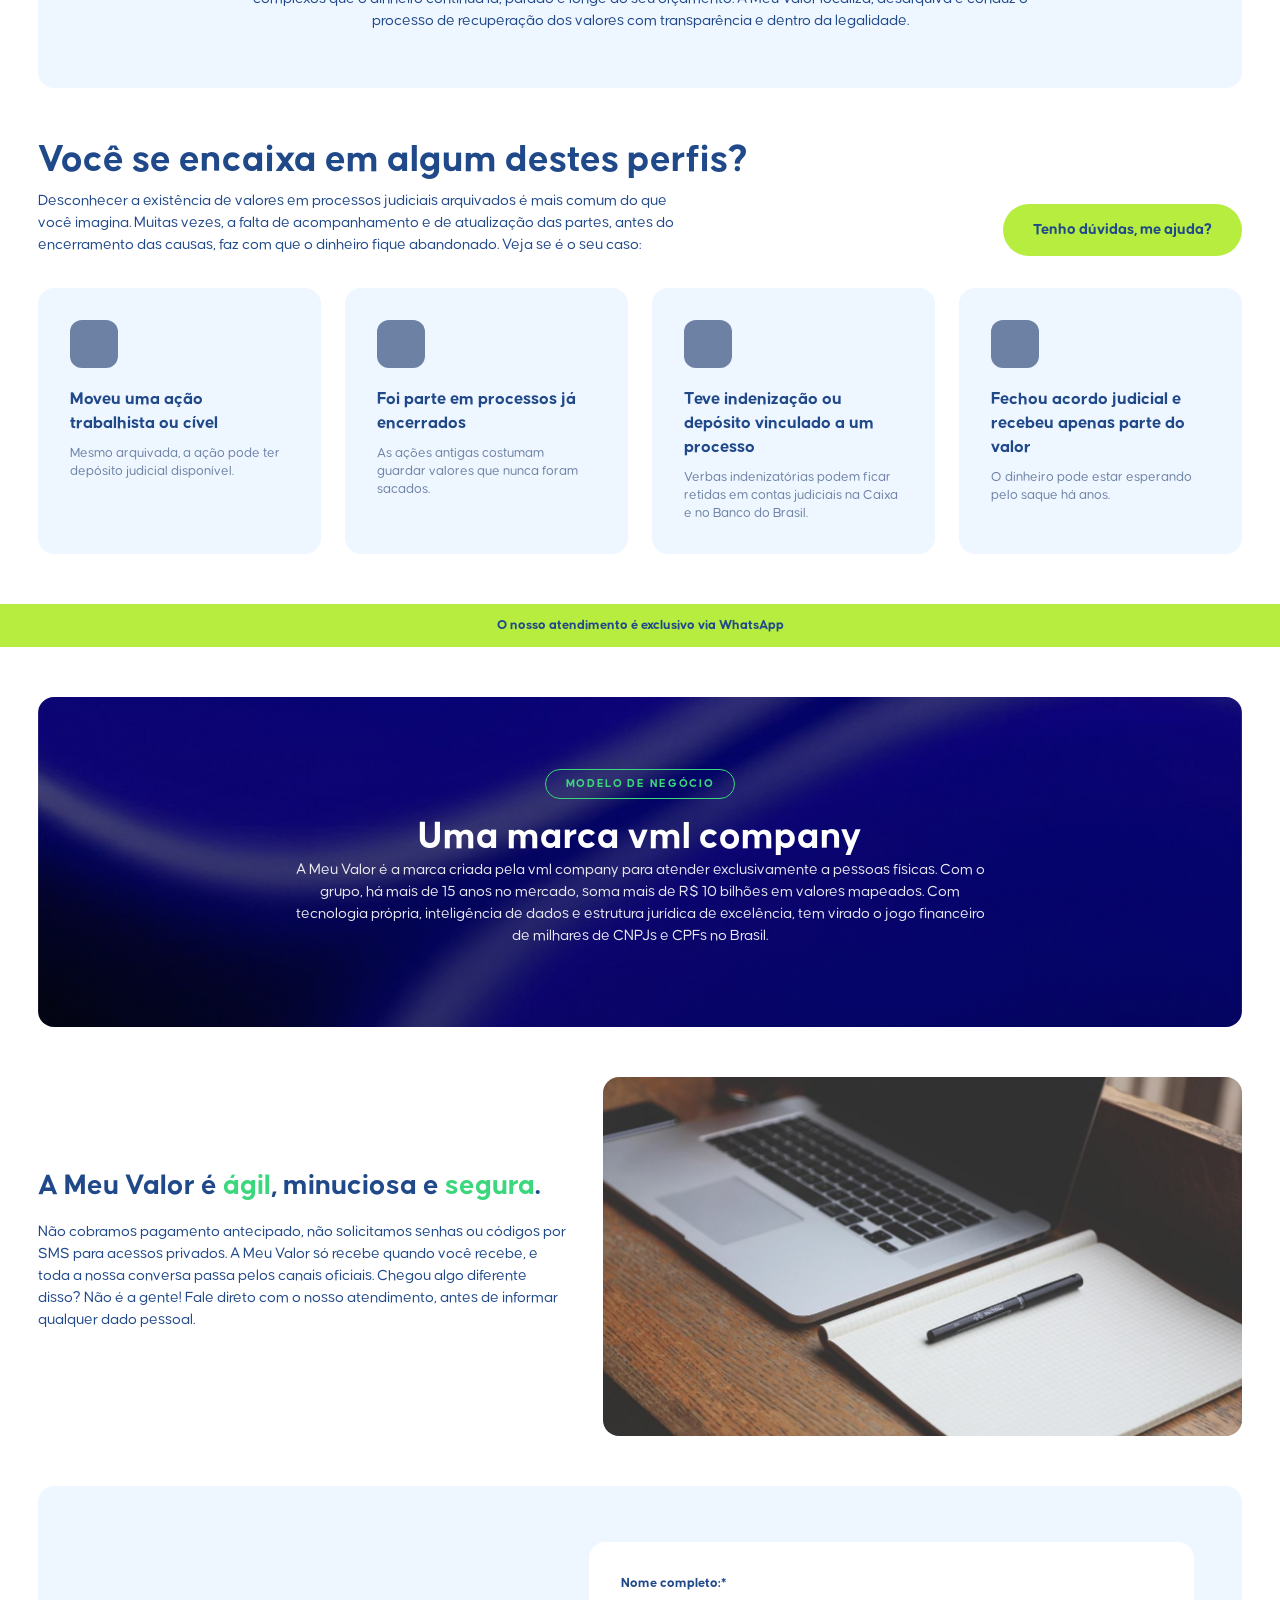
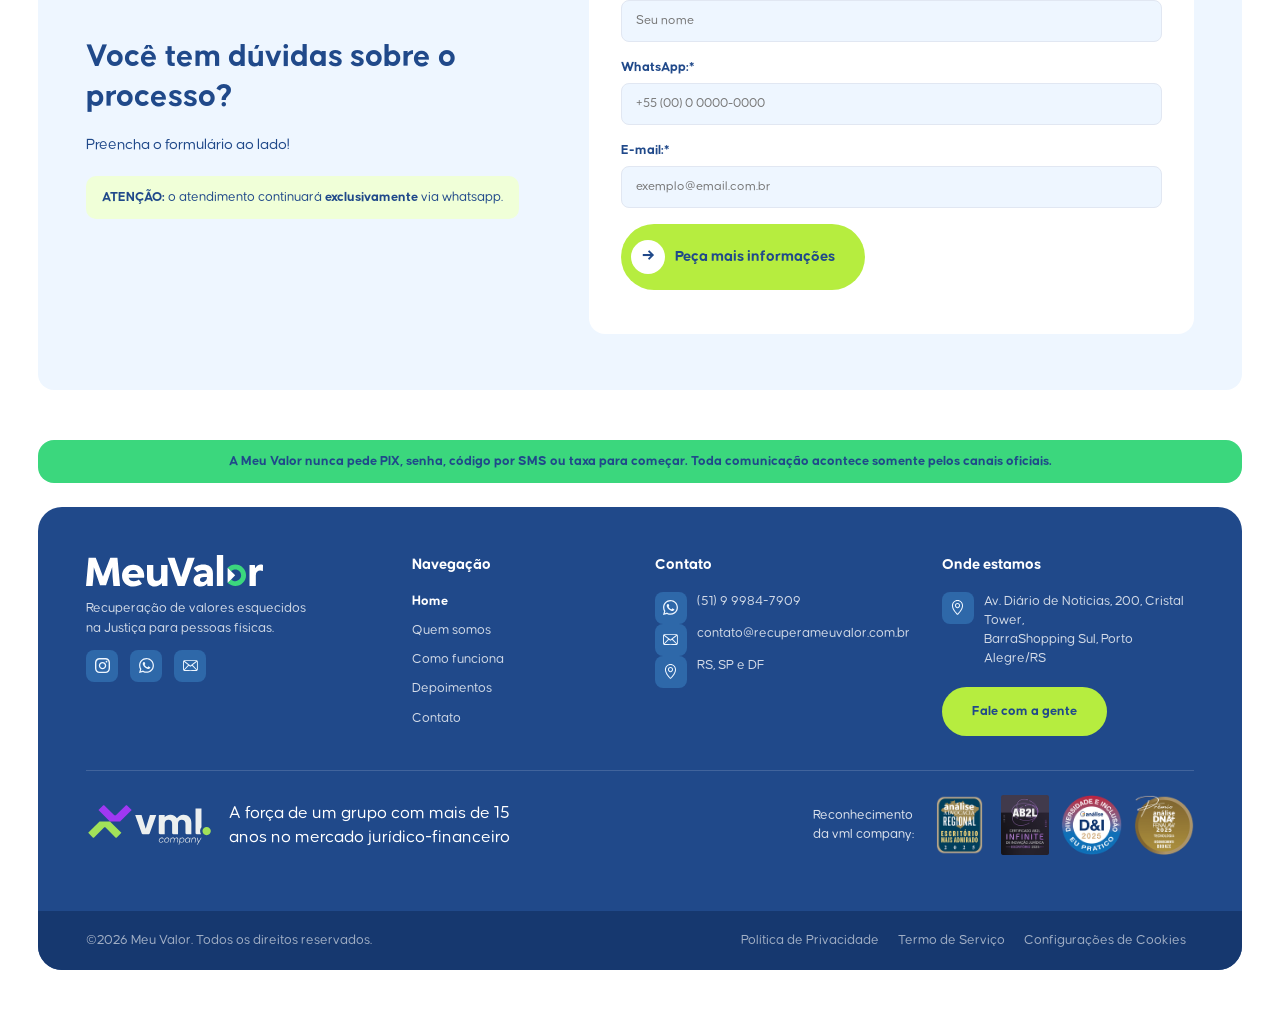
==== commit 8c8ed025: "Instagram em 3:5 e documenta padrões de proporção de imagem no README" ====
--- a/index.html
+++ b/index.html
@@ -52,10 +52,10 @@
     <section class="container hero">
       <div>
         <h1 class="t-hero">
-          Tem dinheiro seu parado na Justiça.<br />
-          <span class="hl">A Meu Valor recupera para você.</span>
+          Tem dinheiro seu<br />parado na Justiça.<br />
+          <span class="hl">A Meu Valor<br />recupera para você.</span>
         </h1>
-        <p style="margin-top: 16px;">
+        <p style="margin-top: 28px;">
           Todos os dias, centenas de processos são encerrados e os valores ficam esquecidos em contas
           judiciais. Ninguém avisa os donos. A Meu Valor encontra esse dinheiro e cuida da burocracia até
           ele cair na sua conta.
--- a/css/style.css
+++ b/css/style.css
@@ -40,7 +40,7 @@
   --color-lime:        var(--c-lime);
   --color-mint:        var(--c-green);
   --color-bg-light:    var(--c-blue-bg);
-  --color-text:        #313131;
+  --color-text:        var(--c-navy);  /* texto do corpo no azul da marca */
   --color-muted:       var(--c-blue-muted);
   --color-bg:          var(--c-white);
   --color-border:      #e1e7f2;
@@ -337,7 +337,7 @@
 
 .banner-slide img {
   width: 100%;
-  height: 480px;
+  aspect-ratio: 16 / 9;
   object-fit: cover;
 }
 
@@ -386,8 +386,8 @@
 
 .hero {
   display: grid;
-  grid-template-columns: 1fr 1fr;
-  gap: 48px;
+  grid-template-columns: 1fr 1.2fr;
+  gap: 32px;
   align-items: center;
 }
 
@@ -419,7 +419,7 @@
 .hero img {
   border-radius: var(--radius);
   width: 100%;
-  height: 380px;
+  aspect-ratio: 16 / 9; /* trava 16:9 — troca de imagem sem quebrar o layout */
   object-fit: cover;
 }
 
@@ -431,7 +431,7 @@
 
 .hero-overlay img {
   width: 100%;
-  height: 460px;
+  aspect-ratio: 16 / 9;
   object-fit: cover;
 }
 
@@ -651,7 +651,7 @@
 .step--reverse .step__media { order: 2; }
 .step__media img {
   width: 100%;
-  height: 320px;
+  aspect-ratio: 16 / 9;
   object-fit: cover;
   border-radius: var(--radius);
 }
@@ -731,7 +731,7 @@
 }
 
 .instagram-post img {
-  aspect-ratio: 3 / 4;
+  aspect-ratio: 3 / 5;
   object-fit: cover;
   width: 100%;
   border-radius: 12px;
@@ -817,7 +817,7 @@
 .map-block img {
   border-radius: var(--radius);
   width: 100%;
-  height: 340px;
+  aspect-ratio: 16 / 9;
   object-fit: cover;
 }
 
@@ -923,7 +923,7 @@
 
 .thanks-hero img {
   width: 100%;
-  height: 420px;
+  aspect-ratio: 16 / 9;
   object-fit: cover;
 }
 
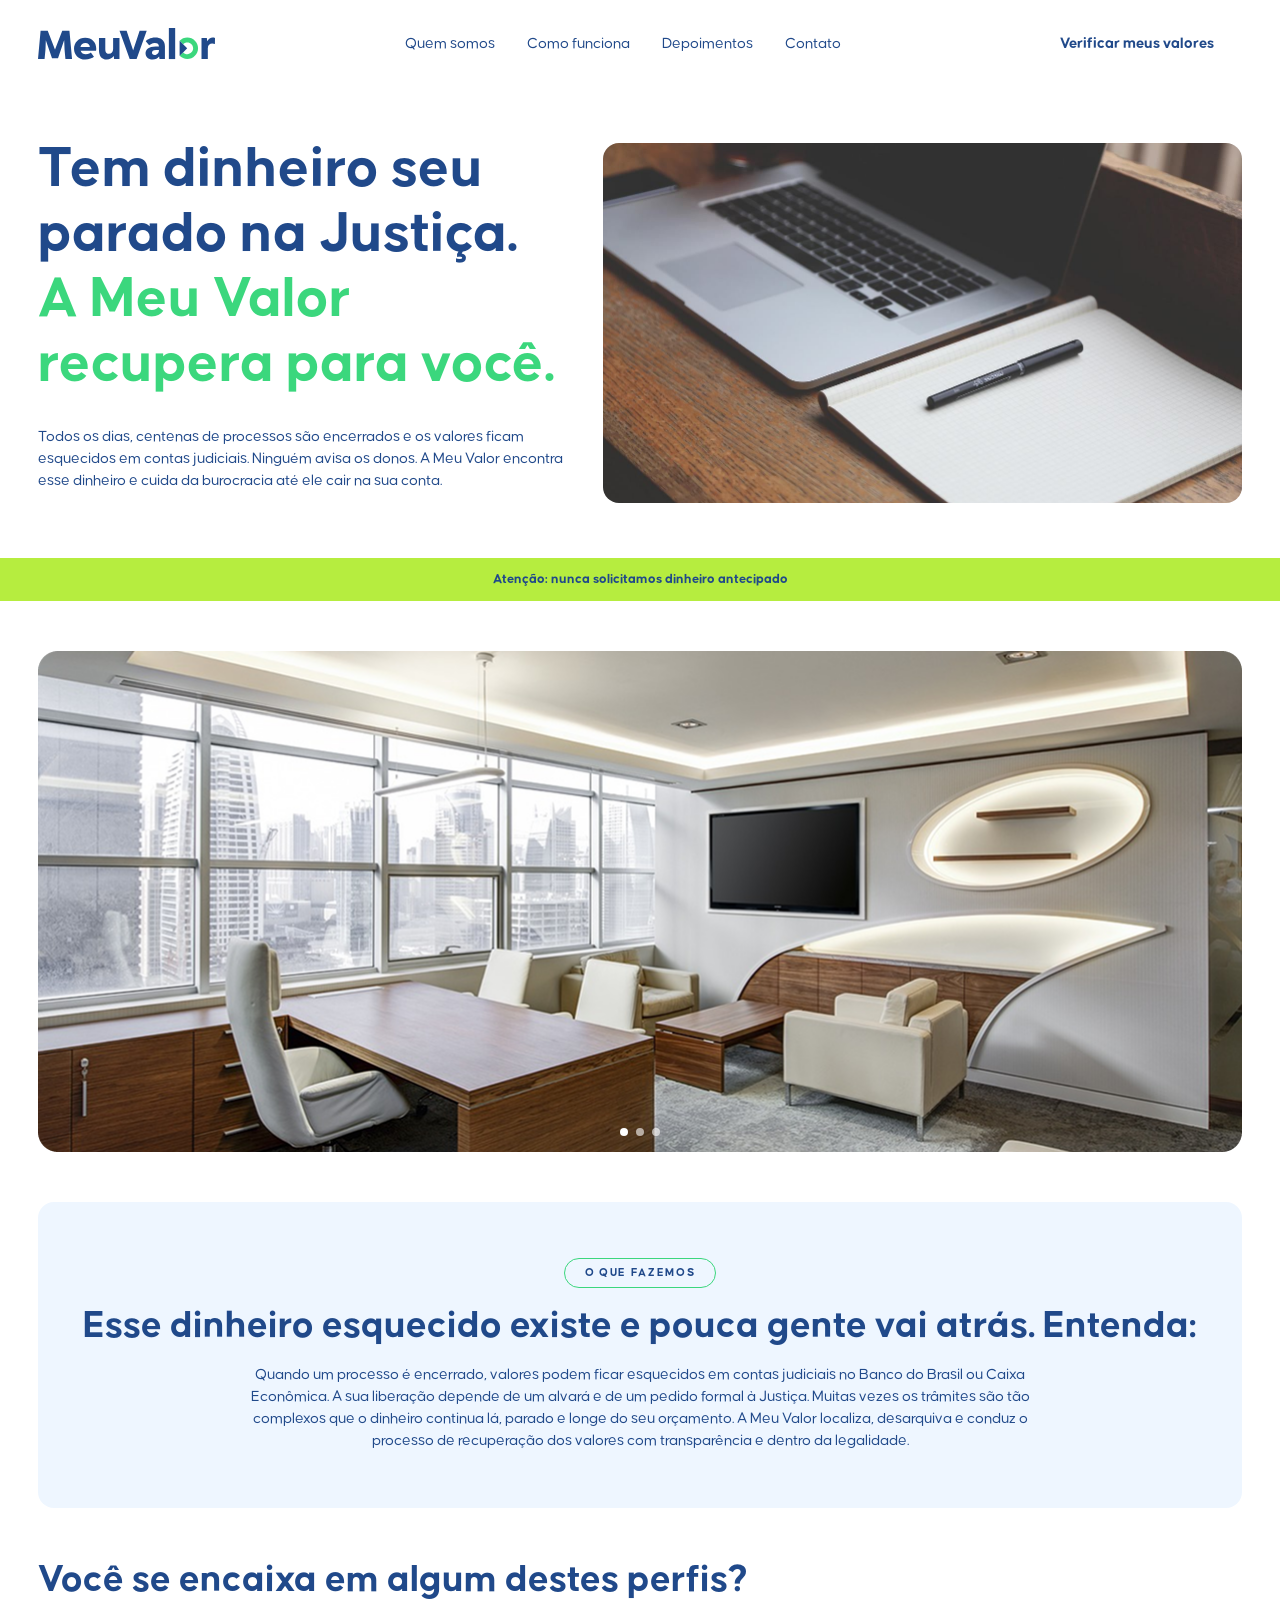
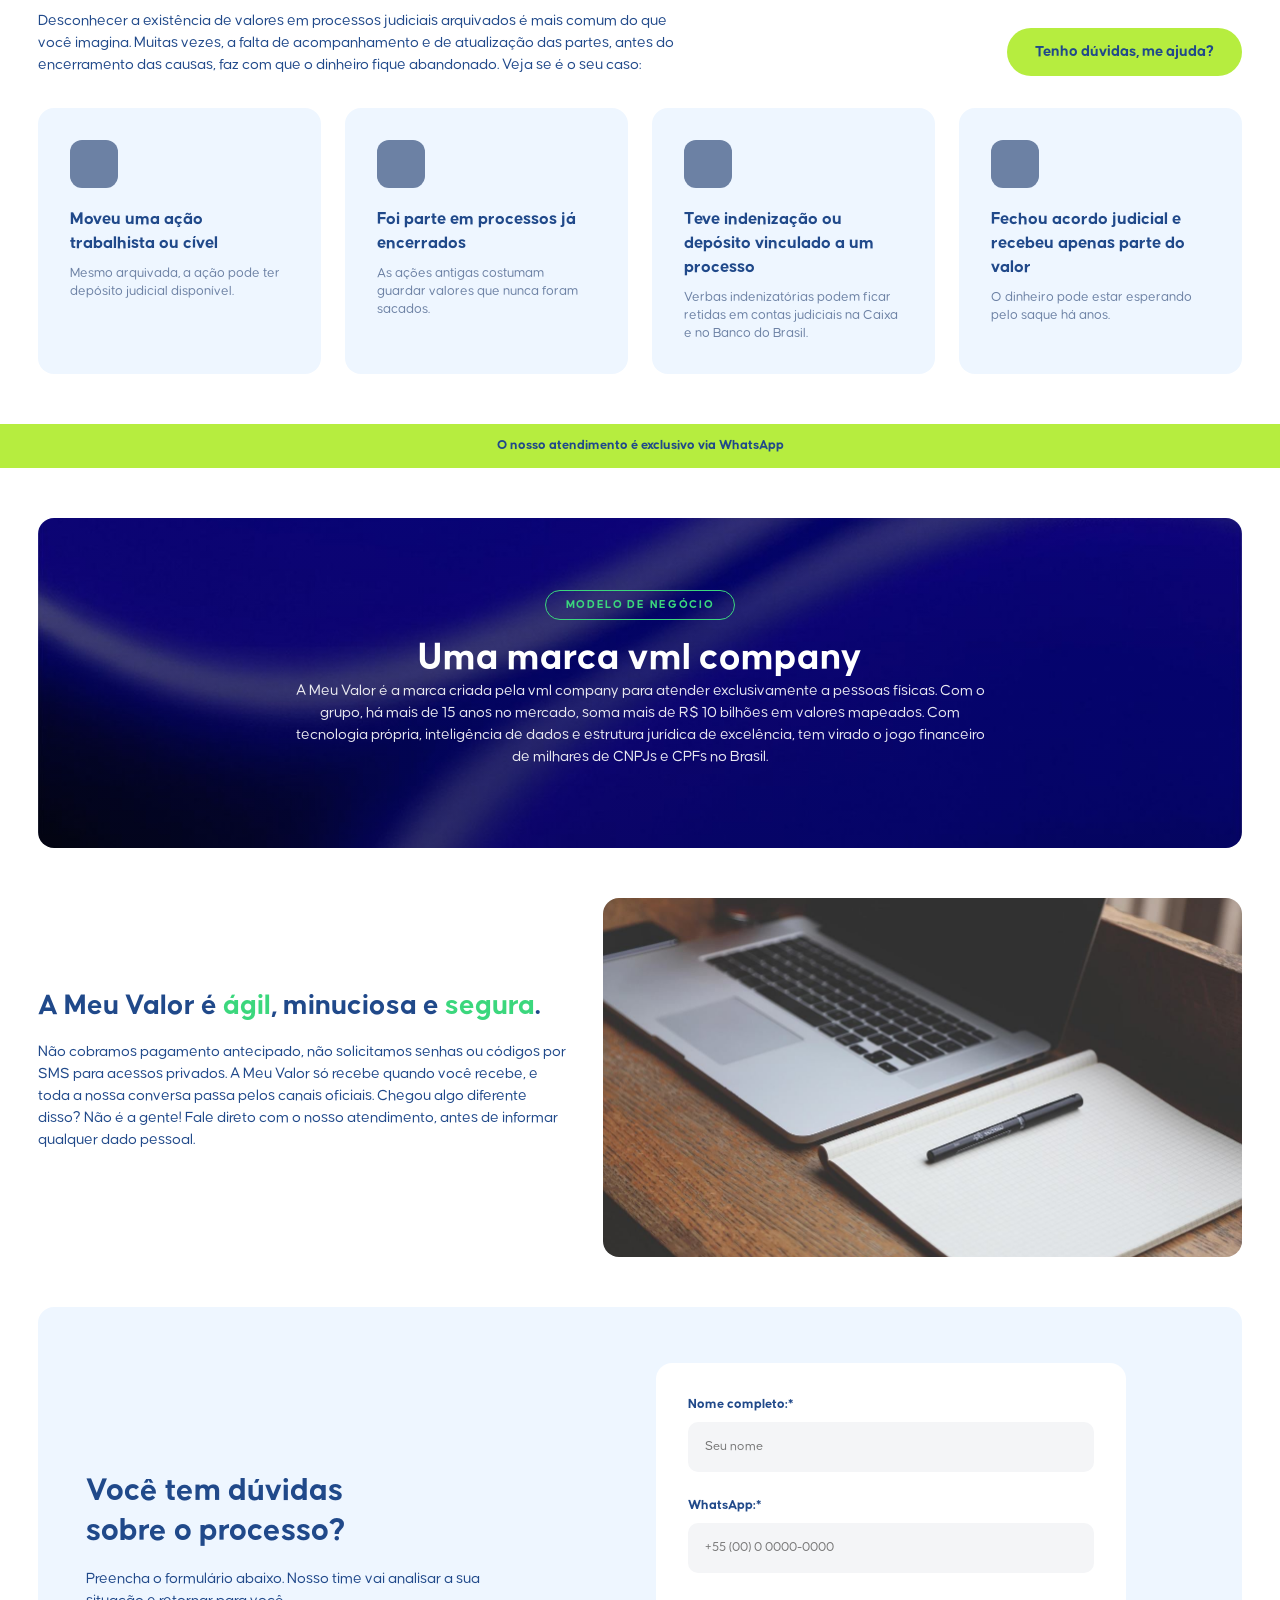
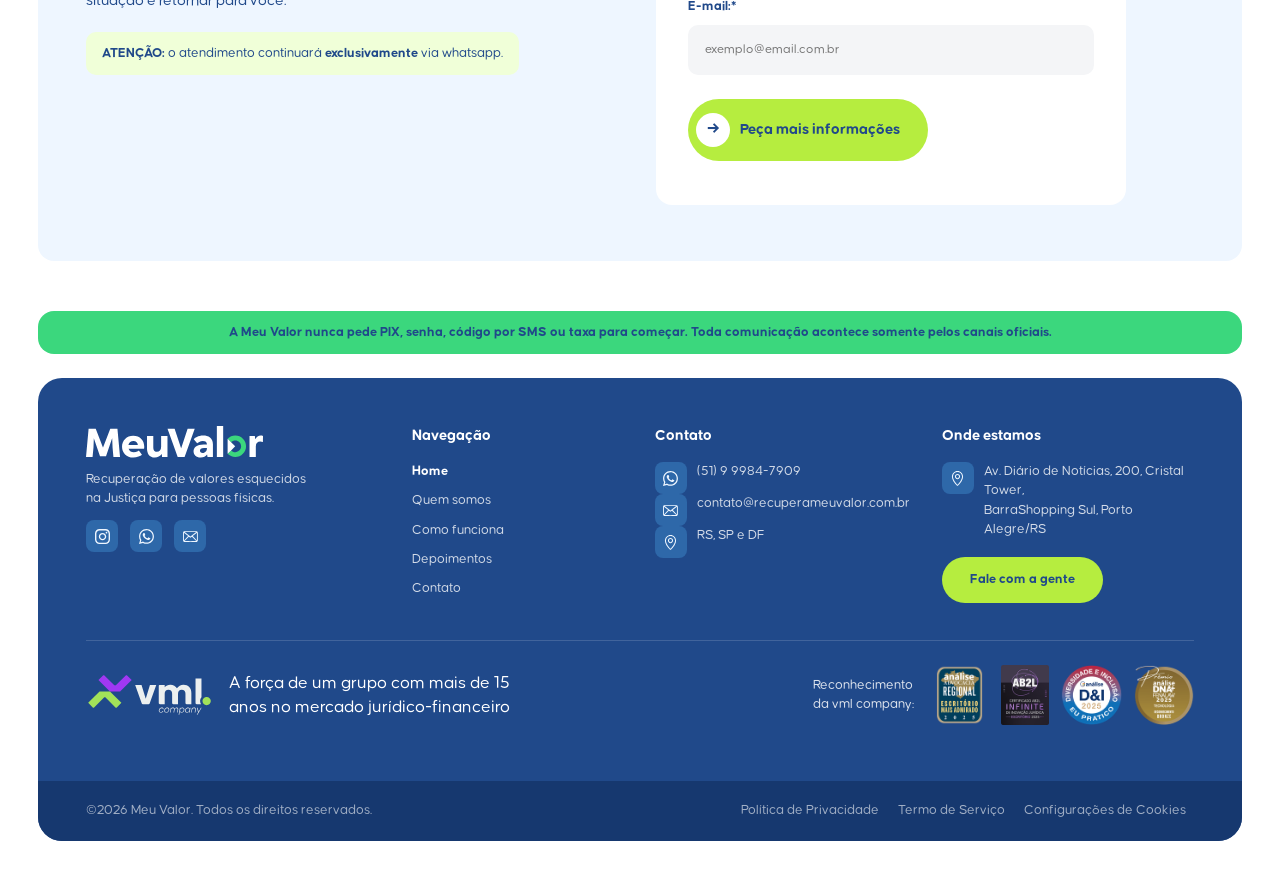
==== commit 339ef1cb: "Padroniza botões em 3 componentes reutilizáveis (padrão, header e formulário) com estados default/ho" ====
--- a/index.html
+++ b/index.html
@@ -169,8 +169,8 @@
       <div class="contact-form-section">
         <div class="contact-form-inner">
           <div class="contact-form-copy">
-            <h2>Você tem dúvidas sobre o processo?</h2>
-            <p>Preencha o formulário ao lado!</p>
+            <h2>Você tem dúvidas<br />sobre o processo?</h2>
+            <p>Preencha o formulário abaixo. Nosso time vai analisar a sua situação e retornar para você.</p>
             <p class="form-notice"><strong>ATENÇÃO:</strong> o atendimento continuará <strong>exclusivamente</strong> via whatsapp.</p>
           </div>
           <div data-include="components/form.html"></div>
--- a/css/style.css
+++ b/css/style.css
@@ -150,18 +150,24 @@
 .eyebrow:hover { background: var(--c-green-pale); }
 
 /* ==========================================================================
-   BOTÃO — componente ÚNICO. Todos os botões do site usam .btn.
-   Editar .btn muda TODOS. No HTML muda só o texto. Padding se adapta ao texto.
-   Uso: <a class="btn">Texto</a>  |  botão-flecha: <a class="btn btn--arrow">Texto</a>
-   (.btn-lime / .btn-primary = apelidos de .btn. .btn--navy/--pale = variantes opcionais.)
-   ========================================================================== */
-.btn, .btn-lime, .btn-primary {
+   BOTÕES — existem SÓ 3 no site inteiro (sem exceção). Cada um é um componente
+   reutilizável com os 3 estados: default › hover (:hover) › click (:active).
+   No HTML muda só o texto.
+
+     .btn-padrao  → PADRÃO — usado em todas as páginas/lugares
+     .btn-header  → botão do MENU do header ("Verificar meus valores")
+     .btn-form    → botão do FORMULÁRIO, com seta ("Peça mais informações")
+
+   (.btn é apelido de .btn-padrao, para não quebrar marcações existentes.)
+   ========================================================================== */
+
+/* Base compartilhada: geometria + fonte (peso/tamanho iguais nos três) */
+.btn-padrao, .btn, .btn-header, .btn-form {
   display: inline-flex;
   align-items: center;
   justify-content: center;
   gap: 10px;
   padding: 14px 28px;
-  border: 2px solid transparent;
   border-radius: 999px;
   font-family: var(--font-heading);
   font-weight: var(--fw-bold);
@@ -170,23 +176,26 @@
   text-decoration: none;
   text-align: center;
   cursor: pointer;
-  background: var(--c-lime);
-  color: var(--c-navy);
-  transition: background 0.15s ease, color 0.15s ease, border-color 0.15s ease,
-              transform 0.1s ease, box-shadow 0.15s ease;
-}
-.btn:hover, .btn-lime:hover, .btn-primary:hover { background: #a6db2f; }
-.btn:active, .btn-lime:active, .btn-primary:active { background: #98cf20; transform: translateY(1px); box-shadow: inset 0 3px 8px rgba(0, 0, 0, 0.15); }
-
-/* Variantes opcionais do design system (o site usa .btn/limão em tudo) */
-.btn--navy { background: var(--c-navy); color: #fff; }
-.btn--navy:hover { background: #1a3d75; }
-.btn--pale { background: var(--c-green-pale); color: var(--c-navy); }
-.btn--pale:hover { background: #e6f8c8; }
-
-/* Botão-flecha — círculo branco com seta à esquerda */
-.btn--arrow { padding-left: 8px; }
-.btn--arrow::before {
+  border: none;
+  transition: background 0.15s ease, color 0.15s ease, transform 0.1s ease;
+}
+.btn-padrao:active, .btn:active, .btn-header:active, .btn-form:active { transform: translateY(1px); }
+
+/* 1) PADRÃO — limão › (hover) navy › (click) verde-claro */
+.btn-padrao, .btn                 { background: var(--c-lime);       color: var(--c-navy); }
+.btn-padrao:hover, .btn:hover     { background: var(--c-navy);       color: #fff; }
+.btn-padrao:active, .btn:active   { background: var(--c-green-pale); color: var(--c-navy); }
+
+/* 2) HEADER — texto (sem fundo) › (hover) limão › (click) navy */
+.btn-header          { background: transparent;   color: var(--c-navy); }
+.btn-header:hover    { background: var(--c-lime);  color: var(--c-navy); }
+.btn-header:active   { background: var(--c-navy);  color: #fff; }
+
+/* 3) FORMULÁRIO (com seta) — limão › (hover) verde-claro › (click) navy */
+.btn-form            { background: var(--c-lime);       color: var(--c-navy); padding-left: 8px; }
+.btn-form:hover      { background: var(--c-green-pale); color: var(--c-navy); }
+.btn-form:active     { background: var(--c-navy);       color: #fff; }
+.btn-form::before {           /* círculo branco com a seta */
   content: "→";
   flex: none;
   width: 34px;
@@ -337,7 +346,7 @@
 
 .banner-slide img {
   width: 100%;
-  aspect-ratio: 16 / 9;
+  aspect-ratio: 12 / 5; /* banner panorâmico (2,4:1) */
   object-fit: cover;
 }
 
@@ -731,7 +740,7 @@
 }
 
 .instagram-post img {
-  aspect-ratio: 3 / 5;
+  aspect-ratio: 3 / 4;
   object-fit: cover;
   width: 100%;
   border-radius: 12px;
@@ -862,13 +871,16 @@
   background: var(--color-bg);
   border-radius: var(--radius);
   padding: 32px;
+  width: 100%;
+  max-width: 470px;
+  margin-inline: auto;
 }
 
 .form-row {
-  margin-bottom: 16px;
+  margin-bottom: 24px;
   display: flex;
   flex-direction: column;
-  gap: 6px;
+  gap: 8px;
 }
 
 .form-row label {
@@ -879,11 +891,11 @@
 
 .form-row input,
 .form-row textarea {
-  padding: 12px 14px;
-  border: 1px solid var(--color-border);
-  border-radius: 8px;
+  padding: 16px;
+  border: 1px solid transparent;
+  border-radius: 10px;
   font-family: inherit;
-  background: var(--color-bg-light);
+  background: #f4f5f7; /* cinza bem claro (campo a preencher) */
   transition: border-color 0.15s ease, box-shadow 0.15s ease, background 0.15s ease;
 }
 /* Escrevendo / em foco */
@@ -996,7 +1008,9 @@
   color: var(--c-navy);
   text-decoration: none;
 }
-.footer-col a.btn:hover { color: var(--c-navy); text-decoration: none; }
+/* acompanha os estados do botão padrão (hover = fundo navy, texto branco) */
+.footer-col a.btn:hover { color: #fff; text-decoration: none; }
+.footer-col a.btn:active { color: var(--c-navy); }
 
 .footer-col .logo {
   color: #fff;
